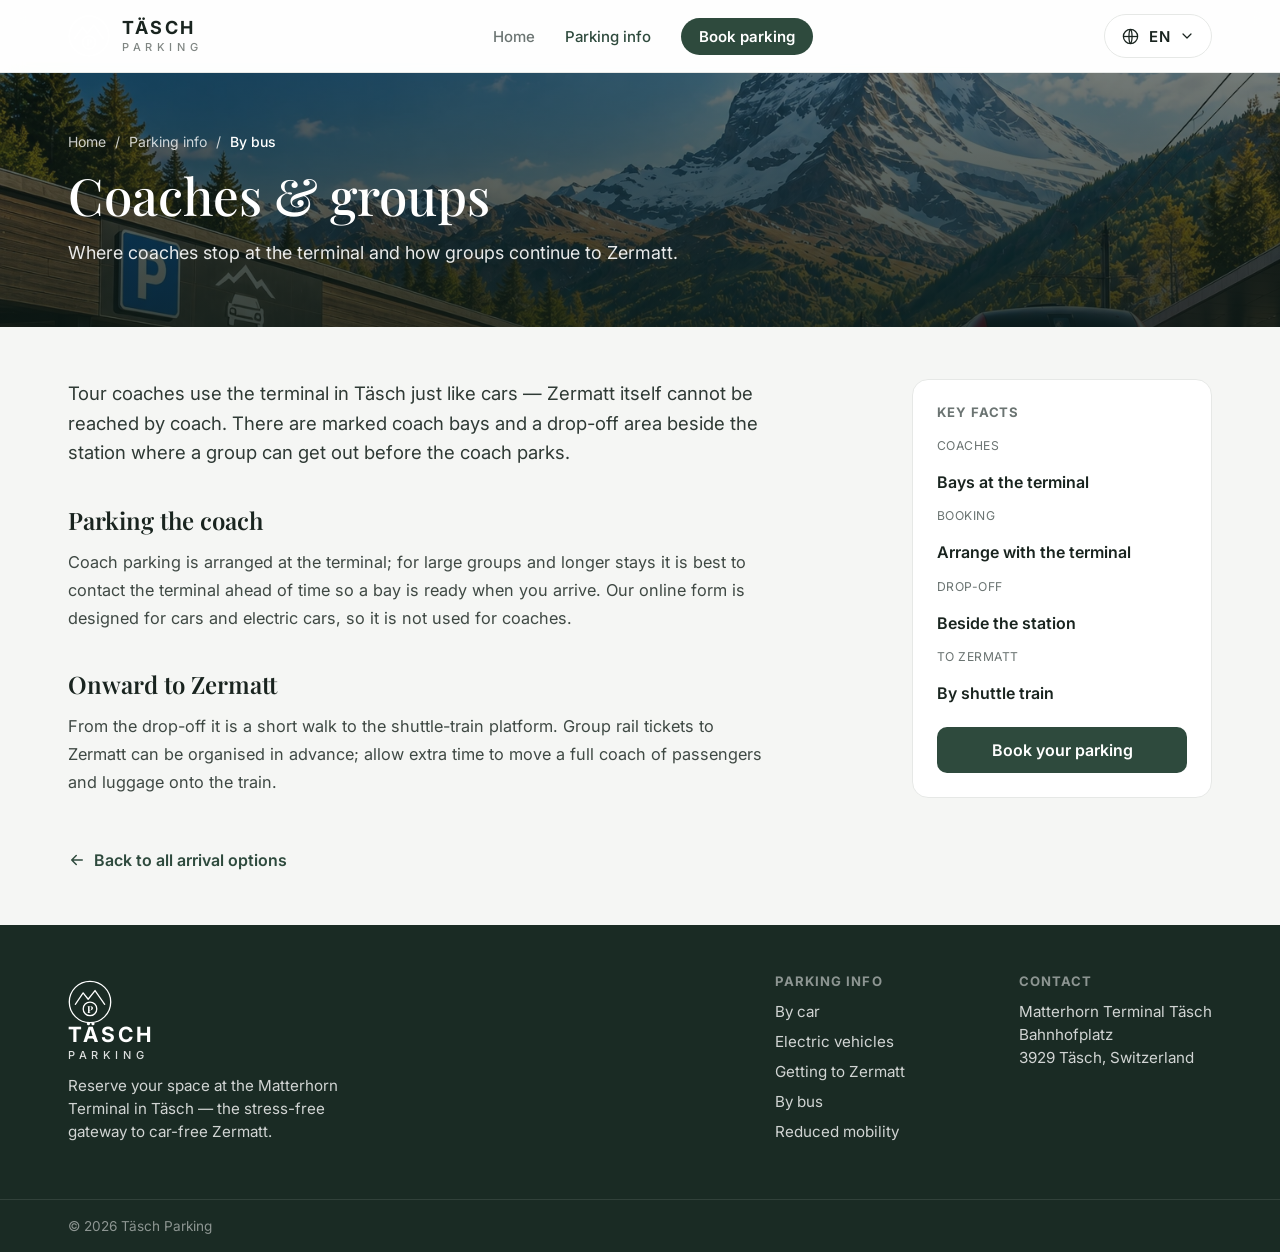
==== arrival-bus.html @ 74dd2308 "Add files via upload" ====
<!doctype html>
<html lang="en">
<head>
  <!-- Yandex.Metrika counter -->
  <script type="text/javascript">
    (function(m,e,t,r,i,k,a){m[i]=m[i]||function(){(m[i].a=m[i].a||[]).push(arguments)};m[i].l=1*new Date();for(var j=0;j<document.scripts.length;j++){if(document.scripts[j].src===r){return;}}k=e.createElement(t),a=e.getElementsByTagName(t)[0],k.async=1,k.src=r,a.parentNode.insertBefore(k,a)})(window,document,'script','https://mc.yandex.ru/metrika/tag.js?id=110001464','ym');
    ym(110001464,'init',{ssr:true,webvisor:true,clickmap:true,ecommerce:"dataLayer",referrer:document.referrer,url:location.href,accurateTrackBounce:true,trackLinks:true});
  </script>
  <noscript><div><img src="https://mc.yandex.ru/watch/110001464" style="position:absolute;left:-9999px;" alt=""/></div></noscript>
  <!-- /Yandex.Metrika counter -->
  <meta charset="utf-8" />
  <meta name="viewport" content="width=device-width, initial-scale=1" />
  <title>Coaches & groups — Täsch Parking</title>
  <meta name="description" content="Where coaches stop at the Matterhorn Terminal in Täsch and how groups continue to car-free Zermatt." />
  <!-- hreflang alternates -->
  <link rel="alternate" hreflang="en" href="https://taesch-parking.online/arrival-bus.html" />
  <link rel="alternate" hreflang="de" href="https://taesch-parking.online/arrival-bus.html?lang=de" />
  <link rel="alternate" hreflang="it" href="https://taesch-parking.online/arrival-bus.html?lang=it" />
  <link rel="alternate" hreflang="fr" href="https://taesch-parking.online/arrival-bus.html?lang=fr" />
  <link rel="alternate" hreflang="es" href="https://taesch-parking.online/arrival-bus.html?lang=es" />
  <link rel="alternate" hreflang="hu" href="https://taesch-parking.online/arrival-bus.html?lang=hu" />
  <link rel="alternate" hreflang="pl" href="https://taesch-parking.online/arrival-bus.html?lang=pl" />
  <link rel="alternate" hreflang="ro" href="https://taesch-parking.online/arrival-bus.html?lang=ro" />
  <link rel="alternate" hreflang="cs" href="https://taesch-parking.online/arrival-bus.html?lang=cs" />
  <link rel="alternate" hreflang="nl" href="https://taesch-parking.online/arrival-bus.html?lang=nl" />
  <link rel="alternate" hreflang="sl" href="https://taesch-parking.online/arrival-bus.html?lang=sl" />
  <link rel="alternate" hreflang="pt" href="https://taesch-parking.online/arrival-bus.html?lang=pt" />
  <link rel="alternate" hreflang="hr" href="https://taesch-parking.online/arrival-bus.html?lang=hr" />
  <link rel="alternate" hreflang="sk" href="https://taesch-parking.online/arrival-bus.html?lang=sk" />
  <link rel="alternate" hreflang="sr" href="https://taesch-parking.online/arrival-bus.html?lang=sr" />
  <link rel="alternate" hreflang="uk" href="https://taesch-parking.online/arrival-bus.html?lang=uk" />
  <link rel="alternate" hreflang="da" href="https://taesch-parking.online/arrival-bus.html?lang=da" />
  <link rel="alternate" hreflang="nb" href="https://taesch-parking.online/arrival-bus.html?lang=nb" />
  <link rel="alternate" hreflang="tr" href="https://taesch-parking.online/arrival-bus.html?lang=tr" />
  <link rel="alternate" hreflang="zh" href="https://taesch-parking.online/arrival-bus.html?lang=zh" />
  <link rel="alternate" hreflang="ja" href="https://taesch-parking.online/arrival-bus.html?lang=ja" />
  <link rel="alternate" hreflang="ko" href="https://taesch-parking.online/arrival-bus.html?lang=ko" />
  <link rel="alternate" hreflang="hi" href="https://taesch-parking.online/arrival-bus.html?lang=hi" />
  <link rel="alternate" hreflang="ar" href="https://taesch-parking.online/arrival-bus.html?lang=ar" />
  <link rel="alternate" hreflang="x-default" href="https://taesch-parking.online/arrival-bus.html" />
  <link rel="canonical" href="https://taesch-parking.online/arrival-bus.html" />
  <!-- /hreflang alternates -->
  <link rel="preconnect" href="https://fonts.googleapis.com" />
  <link rel="preconnect" href="https://fonts.gstatic.com" crossorigin />
  <link href="https://fonts.googleapis.com/css2?family=Inter:wght@400;500;600;700&family=Playfair+Display:wght@500;600;700&display=swap" rel="stylesheet" />
  <link rel="stylesheet" href="styles.css?v=1" />
</head>
<body class="page">
  <header class="page-header">
    <div class="wrap header-inner">
      <a class="brand" href="index.html" aria-label="Täsch Parking — home">
        <svg class="brand-mark" viewBox="0 0 48 48" aria-hidden="true">
        <circle cx="24" cy="24" r="22.6" fill="none" stroke="currentColor" stroke-width="1.4" />
        <path d="M8 26.5 L16.5 14 L22 21 L29.5 11.5 L40 26.5" fill="none" stroke="currentColor" stroke-width="1.4" stroke-linejoin="round" stroke-linecap="round" />
        <circle cx="24" cy="31.5" r="7.4" fill="none" stroke="currentColor" stroke-width="1.4" />
        <text x="24" y="35.6" text-anchor="middle" font-family="'Playfair Display', serif" font-size="10.5" font-weight="700" fill="currentColor">P</text>
      </svg>
        <span class="brand-text">
          <span class="brand-name">TÄSCH</span>
          <span class="brand-sub">PARKING</span>
        </span>
      </a>
      <nav class="page-nav" aria-label="Primary">
        <a href="index.html" data-i18n="pg.nav.home">Home</a>
        <a href="getting-here.html" class="is-current" data-i18n="nav.parking">Parking info</a>
        <a class="page-nav-cta" href="index.html#book" data-i18n="pg.nav.book">Book parking</a>
      </nav>
      <div class="lang" id="lang">
        <button class="lang-btn" id="langBtn" type="button" aria-haspopup="listbox" aria-expanded="false">
          <svg class="icon" viewBox="0 0 24 24" fill="none" stroke="currentColor" stroke-width="1.6" aria-hidden="true">
            <circle cx="12" cy="12" r="9" />
            <path d="M3 12h18" />
            <path d="M12 3c2.6 2.6 2.6 15.4 0 18M12 3c-2.6 2.6-2.6 15.4 0 18" />
          </svg>
          <span id="langCode">EN</span>
          <svg class="chevron" viewBox="0 0 24 24" fill="none" stroke="currentColor" stroke-width="1.8" stroke-linecap="round" stroke-linejoin="round" aria-hidden="true"><path d="M6 9l6 6 6-6" /></svg>
        </button>
        <ul class="select-menu lang-menu" id="langMenu" role="listbox">
          <li class="select-option is-active" data-lang="en" role="option"><span class="opt-flag">🇬🇧</span><span>English</span><span class="opt-code">EN</span></li>
          <li class="select-option" data-lang="de" role="option"><span class="opt-flag">🇩🇪</span><span>Deutsch</span><span class="opt-code">DE</span></li>
          <li class="select-option" data-lang="fr" role="option"><span class="opt-flag">🇫🇷</span><span>Français</span><span class="opt-code">FR</span></li>
          <li class="select-option" data-lang="es" role="option"><span class="opt-flag">🇪🇸</span><span>Español</span><span class="opt-code">ES</span></li>
          <li class="select-option" data-lang="hu" role="option"><span class="opt-flag">🇭🇺</span><span>Magyar</span><span class="opt-code">HU</span></li>
          <li class="select-option" data-lang="it" role="option"><span class="opt-flag">🇮🇹</span><span>Italiano</span><span class="opt-code">IT</span></li>
          <li class="select-option" data-lang="pl" role="option"><span class="opt-flag">🇵🇱</span><span>Polski</span><span class="opt-code">PL</span></li>
          <li class="select-option" data-lang="ro" role="option"><span class="opt-flag">🇷🇴</span><span>Română</span><span class="opt-code">RO</span></li>
          <li class="select-option" data-lang="cs" role="option"><span class="opt-flag">🇨🇿</span><span>Čeština</span><span class="opt-code">CS</span></li>
          <li class="select-option" data-lang="nl" role="option"><span class="opt-flag">🇳🇱</span><span>Nederlands</span><span class="opt-code">NL</span></li>
          <li class="select-option" data-lang="sl" role="option"><span class="opt-flag">🇸🇮</span><span>Slovenščina</span><span class="opt-code">SL</span></li>
          <li class="select-option" data-lang="pt" role="option"><span class="opt-flag">🇵🇹</span><span>Português</span><span class="opt-code">PT</span></li>
          <li class="select-option" data-lang="hr" role="option"><span class="opt-flag">🇭🇷</span><span>Hrvatski</span><span class="opt-code">HR</span></li>
          <li class="select-option" data-lang="sk" role="option"><span class="opt-flag">🇸🇰</span><span>Slovenčina</span><span class="opt-code">SK</span></li>
          <li class="select-option" data-lang="sr" role="option"><span class="opt-flag">🇷🇸</span><span>Srpski</span><span class="opt-code">SR</span></li>
          <li class="select-option" data-lang="uk" role="option"><span class="opt-flag">🇺🇦</span><span>Українська</span><span class="opt-code">UK</span></li>
          <li class="select-option" data-lang="da" role="option"><span class="opt-flag">🇩🇰</span><span>Dansk</span><span class="opt-code">DA</span></li>
          <li class="select-option" data-lang="nb" role="option"><span class="opt-flag">🇳🇴</span><span>Norsk</span><span class="opt-code">NB</span></li>
          <li class="select-option" data-lang="tr" role="option"><span class="opt-flag">🇹🇷</span><span>Türkçe</span><span class="opt-code">TR</span></li>
          <li class="select-option" data-lang="zh" role="option"><span class="opt-flag">🇨🇳</span><span>中文</span><span class="opt-code">ZH</span></li>
          <li class="select-option" data-lang="ja" role="option"><span class="opt-flag">🇯🇵</span><span>日本語</span><span class="opt-code">JA</span></li>
          <li class="select-option" data-lang="ko" role="option"><span class="opt-flag">🇰🇷</span><span>한국어</span><span class="opt-code">KO</span></li>
          <li class="select-option" data-lang="hi" role="option"><span class="opt-flag">🇮🇳</span><span>हिन्दी</span><span class="opt-code">HI</span></li>
          <li class="select-option" data-lang="ar" role="option"><span class="opt-flag">🇸🇦</span><span>العربية</span><span class="opt-code">AR</span></li>
        </ul>
      </div>
    </div>
  </header>
  <section class="section-hero">
    <div class="wrap">
      <nav class="breadcrumb"><a href="index.html" data-i18n="pg.nav.home">Home</a><span>/</span><a href="getting-here.html" data-i18n="nav.parking">Parking info</a><span>/</span><span data-i18n="footer.l.bus">By bus</span></nav>
      <h1 data-i18n="bus.h1">Coaches & groups</h1>
      <p data-i18n="bus.lead">Where coaches stop at the terminal and how groups continue to Zermatt.</p>
    </div>
  </section>

  <section class="section-body">
    <div class="wrap">
      <div class="article">
        <article class="prose">
          <p data-i18n="bus.p1">Tour coaches use the terminal in Täsch just like cars.</p>
          <h2 data-i18n="bus.h2a">Parking the coach</h2>
          <p data-i18n="bus.p2">Coach parking is arranged at the terminal.</p>
          <h2 data-i18n="bus.h2b">Onward to Zermatt</h2>
          <p data-i18n="bus.p3">From the drop-off it is a short walk to the shuttle-train platform.</p>
          <a class="back-link" href="getting-here.html"><svg viewBox="0 0 24 24" fill="none" stroke="currentColor" stroke-width="2" stroke-linecap="round" stroke-linejoin="round"><path d="M19 12H5M11 6l-6 6 6 6"/></svg> <span data-i18n="pg.backLink">Back to all arrival options</span></a>
        </article>
        <aside class="facts">
          <h3 data-i18n="pg.keyFacts">Key facts</h3>
          <dl>
            <dt data-i18n="bus.f1k">Coaches</dt>
            <dd data-i18n="bus.f1v">Bays at the terminal</dd>
            <dt data-i18n="bus.f2k">Booking</dt>
            <dd data-i18n="bus.f2v">Arrange with the terminal</dd>
            <dt data-i18n="bus.f3k">Drop-off</dt>
            <dd data-i18n="bus.f3v">Beside the station</dd>
            <dt data-i18n="bus.f4k">To Zermatt</dt>
            <dd data-i18n="bus.f4v">By shuttle train</dd>
          </dl>
          <a class="facts-cta" href="index.html" data-i18n="pg.ctaBook">Book your parking</a>
        </aside>
      </div>
    </div>
  </section>
  <footer class="site-footer">
    <div class="wrap">
      <div class="footer-col">
        <a class="brand" href="index.html" aria-label="Täsch Parking — home">
          <svg class="brand-mark" viewBox="0 0 48 48" aria-hidden="true">
        <circle cx="24" cy="24" r="22.6" fill="none" stroke="currentColor" stroke-width="1.4" />
        <path d="M8 26.5 L16.5 14 L22 21 L29.5 11.5 L40 26.5" fill="none" stroke="currentColor" stroke-width="1.4" stroke-linejoin="round" stroke-linecap="round" />
        <circle cx="24" cy="31.5" r="7.4" fill="none" stroke="currentColor" stroke-width="1.4" />
        <text x="24" y="35.6" text-anchor="middle" font-family="'Playfair Display', serif" font-size="10.5" font-weight="700" fill="currentColor">P</text>
      </svg>
          <span class="brand-text">
            <span class="brand-name">TÄSCH</span>
            <span class="brand-sub">PARKING</span>
          </span>
        </a>
        <p class="footer-tag" data-i18n="footer.tagline">Reserve your space at the Matterhorn Terminal in Täsch — the stress-free gateway to car-free Zermatt.</p>
      </div>
      <div class="footer-col">
        <h4 data-i18n="footer.links">Parking info</h4>
        <a href="arrival-car.html" data-i18n="footer.l.car">By car</a>
        <a href="arrival-charging.html" data-i18n="footer.l.charging">Electric vehicles</a>
        <a href="arrival-train.html" data-i18n="footer.l.train">Getting to Zermatt</a>
        <a href="arrival-bus.html" data-i18n="footer.l.bus">By bus</a>
        <a href="arrival-reduced-mobility.html" data-i18n="footer.l.reduced">Reduced mobility</a>
      </div>
      <div class="footer-col">
        <h4 data-i18n="footer.contact">Contact</h4>
        <p>Matterhorn Terminal Täsch<br />Bahnhofplatz<br />3929 Täsch, Switzerland</p>
      </div>
    </div>
    <div class="footer-bottom"><div class="wrap"><span data-i18n="footer.legal">© 2026 Täsch Parking</span></div></div>
  </footer>
  <div class="toast" id="toast" role="status" aria-live="polite"></div>
  <script src="script.js?v=1"></script>
</body>
</html>
---- styles.css ----
:root {
  --green: #2e4a3d;
  --green-700: #243b31;
  --green-900: #1a2b24;
  --ink: #19241f;
  --muted: #6b7472;
  --line: #e6e8e6;
  --paper: #f5f6f4;
  --white: #ffffff;
  --radius: 16px;
  --radius-sm: 12px;
  --maxw: 1240px;
  --pad: 48px;
  --shadow-card: 0 30px 70px -28px rgba(12, 30, 22, .55), 0 6px 18px -10px rgba(12, 30, 22, .35);
  --shadow-menu: 0 18px 40px -16px rgba(12, 30, 22, .38);
}

* { box-sizing: border-box; }

html { -webkit-text-size-adjust: 100%; }

body {
  margin: 0;
  font-family: "Inter", system-ui, -apple-system, "Segoe UI", sans-serif;
  color: var(--ink);
  background: #0d1c18;
  -webkit-font-smoothing: antialiased;
  text-rendering: optimizeLegibility;
}

.wrap {
  width: 100%;
  max-width: var(--maxw);
  margin-inline: auto;
  padding-inline: var(--pad);
}

/* ---------- Hero shell ---------- */
.hero {
  position: relative;
  display: block;
  isolation: isolate;
  overflow: hidden;
}

/* the image is in flow and defines the hero height, so the whole artwork
   (Matterhorn, car, train) is always shown in full — never cropped or covered */
.hero-bg {
  position: relative;
  z-index: 0;
  display: block;
  width: 100%;
  height: auto;
}

.hero::before {
  content: "";
  position: absolute;
  inset: 0;
  z-index: -1;
  background-color: #bcd4e6;
}

.hero::after {
  content: "";
  position: absolute;
  inset: 0;
  z-index: 1;
  pointer-events: none;
  background:
    linear-gradient(180deg, rgba(8, 18, 30, .34) 0%, rgba(8, 18, 30, 0) 16%, rgba(8, 18, 30, 0) 100%);
}

/* ---------- Header ---------- */
.site-header {
  position: absolute;
  top: 0; left: 0; right: 0;
  z-index: 3;
  padding-block: 22px;
  /* masks the header band drawn into the hero image so it isn't doubled */
  background: linear-gradient(180deg, rgba(9, 20, 34, .98) 0%, rgba(9, 20, 34, .98) 60%, rgba(9, 20, 34, .68) 84%, rgba(9, 20, 34, 0) 100%);
}

.header-inner {
  display: flex;
  align-items: center;
  justify-content: space-between;
  gap: 24px;
}

.brand {
  display: inline-flex;
  align-items: center;
  gap: 14px;
  color: #fff;
  text-decoration: none;
}

.brand-mark { width: 50px; height: 50px; display: block; }

.brand-text { display: flex; flex-direction: column; line-height: 1; }
.brand-name { font-weight: 700; font-size: 21px; letter-spacing: .14em; }
.brand-sub { font-weight: 500; font-size: 11px; letter-spacing: .42em; opacity: .85; margin-top: 5px; }

.nav { display: flex; align-items: center; gap: 44px; }
.nav-link {
  position: relative;
  color: rgba(255, 255, 255, .92);
  text-decoration: none;
  font-size: 16px;
  font-weight: 500;
  padding-block: 4px;
  transition: color .18s ease;
}
.nav-link::after {
  content: "";
  position: absolute;
  left: 0; right: 100%;
  bottom: -2px;
  height: 1.5px;
  background: #fff;
  transition: right .22s ease;
}
.nav-link:hover { color: #fff; }
.nav-link:hover::after { right: 0; }

/* Language selector */
.lang { position: relative; }
.lang-btn {
  display: inline-flex;
  align-items: center;
  gap: 9px;
  height: 44px;
  padding-inline: 16px;
  border: 1px solid rgba(255, 255, 255, .42);
  border-radius: 999px;
  background: rgba(255, 255, 255, .06);
  color: #fff;
  font: inherit;
  font-size: 15px;
  font-weight: 600;
  letter-spacing: .02em;
  cursor: pointer;
  backdrop-filter: blur(6px);
  transition: background .18s ease, border-color .18s ease;
}
.lang-btn:hover { background: rgba(255, 255, 255, .14); border-color: rgba(255, 255, 255, .65); }
.lang-btn .icon { width: 19px; height: 19px; }
.lang-btn .chevron { width: 16px; height: 16px; transition: transform .2s ease; }
.lang.menu-open .lang-btn .chevron { transform: rotate(180deg); }

/* ---------- Hero content ---------- */
.hero-content {
  position: absolute;
  inset: 0;
  z-index: 2;
  padding: 0;
  pointer-events: none;
}

/* hero title/subtitle are drawn into the hero image; keep them in the DOM for
   SEO + i18n but hide them visually so the copy is not doubled on the banner */
.hero-hide {
  position: absolute !important;
  width: 1px; height: 1px;
  padding: 0; margin: -1px;
  overflow: hidden;
  clip: rect(0, 0, 0, 0);
  white-space: nowrap;
  border: 0;
}

/* Booking form sits in its own section right under the hero banner */
.hero-book { background: var(--paper); border-bottom: 1px solid var(--line); }
.hero-book > .wrap { padding-block: 44px 60px; }
.hero-book .booking-card { margin: 0 auto; }

.hero-title {
  margin: 0;
  font-family: "Playfair Display", Georgia, serif;
  font-weight: 500;
  font-size: clamp(2.7rem, 5.4vw, 5.1rem);
  line-height: 1.04;
  letter-spacing: -.005em;
  color: #fff;
  text-shadow: 0 2px 30px rgba(8, 18, 14, .35);
  animation: rise .7s .05s both cubic-bezier(.2, .7, .2, 1);
}

.hero-sub {
  margin: 22px 0 0;
  max-width: 30rem;
  font-size: clamp(1.05rem, 1.5vw, 1.3rem);
  line-height: 1.5;
  color: rgba(255, 255, 255, .9);
  animation: rise .7s .14s both cubic-bezier(.2, .7, .2, 1);
}

.features {
  list-style: none;
  margin: 40px 0 0;
  padding: 0;
  display: flex;
  flex-wrap: wrap;
  gap: 40px;
  animation: rise .7s .22s both cubic-bezier(.2, .7, .2, 1);
}
.feature { display: flex; flex-direction: column; gap: 13px; }
.feature-icon {
  width: 56px;
  height: 56px;
  display: grid;
  place-items: center;
  border: 1px solid rgba(255, 255, 255, .55);
  border-radius: 999px;
  color: #fff;
}
.feature-icon .icon { width: 25px; height: 25px; }
.feature-label {
  font-size: 15px;
  font-weight: 500;
  line-height: 1.32;
  color: rgba(255, 255, 255, .94);
}

/* ---------- Booking card ---------- */
.booking-card {
  margin-top: 48px;
  width: min(760px, 100%);
  background: var(--white);
  border-radius: var(--radius);
  padding: 16px;
  box-shadow: var(--shadow-card);
  animation: rise .8s .32s both cubic-bezier(.2, .7, .2, 1);
}

.booking-row {
  display: flex;
  align-items: stretch;
  gap: 12px;
}

.field {
  position: relative;
  flex: 1;
  display: flex;
  align-items: center;
  gap: 13px;
  min-width: 0;
  padding: 13px 15px;
  border: 1px solid var(--line);
  border-radius: var(--radius-sm);
  background: #fff;
  cursor: pointer;
  transition: border-color .16s ease, box-shadow .16s ease;
  user-select: none;
}
.field:hover { border-color: #cfd4d1; }
.field:focus-visible { outline: none; border-color: var(--green); box-shadow: 0 0 0 3px rgba(46, 74, 61, .14); }
.field.menu-open { border-color: var(--green); box-shadow: 0 0 0 3px rgba(46, 74, 61, .14); }
.field.error { border-color: #d8584f; box-shadow: 0 0 0 3px rgba(216, 88, 79, .14); animation: shake .35s; }

.field-icon { display: grid; place-items: center; color: var(--green); flex: none; }
.field-icon .icon { width: 22px; height: 22px; }

.field-body { display: flex; flex-direction: column; gap: 3px; min-width: 0; }
.field-label { font-size: 12.5px; font-weight: 600; color: var(--muted); letter-spacing: .01em; }
.field-value {
  font-size: 15.5px;
  font-weight: 500;
  color: #9aa19d;
  white-space: nowrap;
  overflow: hidden;
  text-overflow: ellipsis;
}
.field-value.is-set { color: var(--ink); }

.field .chevron { width: 18px; height: 18px; color: #aab0ac; margin-left: auto; flex: none; transition: transform .2s ease; }
.field.menu-open .chevron { transform: rotate(180deg); color: var(--green); }

.native-date {
  position: absolute;
  inset: 0;
  opacity: 0;
  pointer-events: none;
  border: 0;
}

.btn-check {
  flex: none;
  padding: 0 28px;
  border: 0;
  border-radius: var(--radius-sm);
  background: var(--green);
  color: #fff;
  font: inherit;
  font-size: 16px;
  font-weight: 600;
  cursor: pointer;
  transition: background .18s ease, transform .08s ease;
}
.btn-check:hover { background: var(--green-700); }
.btn-check:active { transform: translateY(1px); }
.btn-check:disabled { opacity: .75; cursor: default; }

/* Note strip */
.booking-note {
  display: flex;
  align-items: center;
  gap: 11px;
  margin-top: 12px;
  padding: 13px 16px;
  background: var(--paper);
  border-radius: var(--radius-sm);
  color: var(--muted);
  font-size: 14.5px;
}
.note-check {
  display: grid;
  place-items: center;
  width: 22px; height: 22px;
  border-radius: 999px;
  background: rgba(46, 74, 61, .12);
  color: var(--green);
  flex: none;
}
.note-check svg { width: 14px; height: 14px; }

/* ---------- Dropdown menus ---------- */
.select-menu {
  position: absolute;
  z-index: 20;
  top: calc(100% + 8px);
  left: 0;
  right: 0;
  margin: 0;
  padding: 6px;
  list-style: none;
  background: #fff;
  border: 1px solid var(--line);
  border-radius: var(--radius-sm);
  box-shadow: var(--shadow-menu);
  opacity: 0;
  transform: translateY(-6px);
  pointer-events: none;
  transition: opacity .16s ease, transform .16s ease;
}
.menu-open > .select-menu { opacity: 1; transform: translateY(0); pointer-events: auto; }

.lang-menu {
  left: auto;
  right: 0;
  width: 230px;
  max-height: min(70vh, 460px);
  overflow-y: auto;
  overscroll-behavior: contain;
  scrollbar-width: thin;
}
.lang-menu::-webkit-scrollbar { width: 8px; }
.lang-menu::-webkit-scrollbar-thumb { background: rgba(0,0,0,.16); border-radius: 4px; }
.lang-menu .select-option { justify-content: flex-start; }
.lang-menu .select-option > span:nth-child(2) { flex: 1; }
.opt-flag { font-size: 17px; line-height: 1; flex: none; }

.select-option {
  display: flex;
  align-items: center;
  justify-content: space-between;
  gap: 12px;
  padding: 11px 12px;
  border-radius: 9px;
  font-size: 15px;
  font-weight: 500;
  color: var(--ink);
  cursor: pointer;
  transition: background .14s ease;
}
.select-option:hover { background: var(--paper); }
.select-option.is-active { background: rgba(46, 74, 61, .09); color: var(--green); font-weight: 600; }
.opt-price, .opt-code { font-size: 13px; color: var(--muted); font-weight: 500; }
.select-option.is-active .opt-price, .select-option.is-active .opt-code { color: var(--green); }

/* ---------- Result panel ---------- */
.result[hidden] { display: none; }
.result {
  display: flex;
  align-items: center;
  justify-content: space-between;
  gap: 18px;
  flex-wrap: wrap;
  margin-top: 12px;
  padding: 16px 18px;
  border: 1px solid rgba(46, 74, 61, .22);
  border-radius: var(--radius-sm);
  background: linear-gradient(180deg, rgba(46, 74, 61, .05), rgba(46, 74, 61, .02));
  animation: rise .4s both cubic-bezier(.2, .7, .2, 1);
}
.result-main { display: flex; align-items: center; gap: 13px; }
.result-badge {
  display: grid;
  place-items: center;
  width: 34px; height: 34px;
  border-radius: 999px;
  background: var(--green);
  color: #fff;
  font-size: 17px;
  font-weight: 700;
  flex: none;
}
.result-title { font-size: 16px; font-weight: 700; color: var(--ink); }
.result-sub { font-size: 14px; color: var(--muted); margin-top: 2px; }
.result-side { display: flex; align-items: center; gap: 16px; margin-left: auto; }
.result-price { font-size: 15px; font-weight: 600; color: var(--ink); }
.btn-reserve {
  padding: 11px 20px;
  border: 0;
  border-radius: 10px;
  background: var(--green);
  color: #fff;
  font: inherit;
  font-size: 15px;
  font-weight: 600;
  cursor: pointer;
  transition: background .18s ease, transform .08s ease;
}
.btn-reserve:hover { background: var(--green-700); }
.btn-reserve:active { transform: translateY(1px); }

/* ---------- Toast ---------- */
.toast {
  position: fixed;
  left: 50%;
  bottom: 32px;
  transform: translate(-50%, 24px);
  z-index: 50;
  max-width: min(90vw, 460px);
  padding: 14px 20px;
  border-radius: 12px;
  background: rgba(20, 33, 28, .96);
  color: #fff;
  font-size: 14.5px;
  font-weight: 500;
  text-align: center;
  box-shadow: 0 18px 40px -16px rgba(0, 0, 0, .5);
  opacity: 0;
  pointer-events: none;
  transition: opacity .22s ease, transform .22s ease;
}
.toast.show { opacity: 1; transform: translate(-50%, 0); }

/* ---------- Modal dialog ---------- */
.modal-overlay {
  position: fixed;
  inset: 0;
  display: flex;
  align-items: center;
  justify-content: center;
  background: rgba(0, 0, 0, .5);
  z-index: 9999;
}
.modal-dialog {
  background: var(--white);
  border-radius: var(--radius);
  box-shadow: 0 20px 60px -12px rgba(0, 0, 0, .3);
  max-width: 480px;
  width: 90vw;
  overflow: hidden;
}
.modal-header {
  display: flex;
  align-items: center;
  justify-content: space-between;
  gap: 16px;
  padding: 24px;
  border-bottom: 1px solid var(--line);
}
.modal-header h2 {
  margin: 0;
  font-size: 1.4rem;
  font-weight: 600;
  color: var(--ink);
}
.modal-close {
  flex-shrink: 0;
  width: 40px;
  height: 40px;
  border: none;
  background: transparent;
  cursor: pointer;
  font-size: 1.5rem;
  color: var(--muted);
  transition: color .2s;
}
.modal-close:hover { color: var(--ink); }
.modal-body {
  padding: 24px;
  font-size: 1rem;
  line-height: 1.6;
  color: var(--ink);
}
.modal-body p { margin: 0; }
.modal-footer {
  padding: 16px 24px;
  border-top: 1px solid var(--line);
  display: flex;
  gap: 12px;
  justify-content: flex-end;
}
.modal-btn {
  padding: 10px 24px;
  border: 1px solid var(--line);
  border-radius: var(--radius-sm);
  background: var(--white);
  color: var(--ink);
  font-weight: 500;
  cursor: pointer;
  transition: all .2s;
}
.modal-btn:hover { background: var(--paper); border-color: var(--muted); }

/* ---------- Animations ---------- */
@keyframes rise {
  from { opacity: 0; transform: translateY(16px); }
  to { opacity: 1; transform: translateY(0); }
}
@keyframes shake {
  10%, 90% { transform: translateX(-1px); }
  20%, 80% { transform: translateX(2px); }
  30%, 50%, 70% { transform: translateX(-4px); }
  40%, 60% { transform: translateX(4px); }
}
@media (prefers-reduced-motion: reduce) {
  * { animation: none !important; transition: none !important; }
}

/* ---------- Responsive ---------- */
@media (max-width: 920px) {
  :root { --pad: 28px; }
  .nav { display: none; }
  .hero-content { justify-content: flex-end; }
}

@media (max-width: 680px) {
  .site-header { padding-block: 20px; }
  .booking-row { flex-direction: column; }
  .btn-check { padding: 15px; }
  .features { gap: 24px 32px; }
  .result-side { margin-left: 0; width: 100%; justify-content: space-between; }
  .lang-btn { height: 40px; }
}

/* ============================================================
   "Getting here" — overview + per-vehicle content pages
   ============================================================ */
.page {
  background: var(--paper);
  min-height: 100vh;
  display: flex;
  flex-direction: column;
}

/* Sticky light header */
.page-header {
  position: sticky;
  top: 0;
  z-index: 30;
  background: rgba(255, 255, 255, .88);
  backdrop-filter: blur(12px);
  border-bottom: 1px solid var(--line);
}
.page-header .header-inner { padding-block: 14px; }
.page-header .brand { color: var(--ink); }
/* the switcher sits on a white bar here, so invert the hero styling */
.page-header .lang-btn {
  border-color: var(--line);
  background: #fff;
  color: var(--ink);
}
.page-header .lang-btn:hover { background: var(--paper); border-color: #c8cfc9; }
.page-header .brand-sub { opacity: .55; }
.page-header .brand-mark { width: 42px; height: 42px; }
.page-header .brand-name { font-size: 18px; }

.page-nav { display: flex; align-items: center; gap: 30px; }
.page-nav a {
  color: var(--muted);
  text-decoration: none;
  font-size: 15px;
  font-weight: 500;
  transition: color .16s ease;
}
.page-nav a:hover, .page-nav a.is-current { color: var(--green); }
.page-nav-cta {
  background: var(--green);
  color: #fff !important;
  padding: 9px 18px;
  border-radius: 999px;
  font-weight: 600 !important;
}
.page-nav-cta:hover { background: var(--green-700); }

/* Section hero strip */
.section-hero {
  position: relative;
  color: #fff;
  overflow: hidden;
  isolation: isolate;
}
.section-hero::before {
  content: "";
  position: absolute;
  inset: 0;
  z-index: -2;
  background: #20413a url("assets/hero.webp") center 42% / cover;
}
.section-hero::after {
  content: "";
  position: absolute;
  inset: 0;
  z-index: -1;
  background: linear-gradient(180deg, rgba(13, 26, 22, .58), rgba(13, 26, 22, .82));
}
.section-hero .wrap { padding-block: 60px; }
.breadcrumb {
  display: flex;
  flex-wrap: wrap;
  align-items: center;
  gap: 9px;
  font-size: 14px;
  color: rgba(255, 255, 255, .78);
  margin-bottom: 18px;
}
.breadcrumb a { color: rgba(255, 255, 255, .78); text-decoration: none; }
.breadcrumb a:hover { color: #fff; text-decoration: underline; }
.breadcrumb span:last-child { color: #fff; font-weight: 500; }
.section-hero h1 {
  margin: 0;
  font-family: "Playfair Display", Georgia, serif;
  font-weight: 500;
  font-size: clamp(2.1rem, 4vw, 3.4rem);
  line-height: 1.08;
}
.section-hero > .wrap > p {
  margin: 16px 0 0;
  max-width: 42rem;
  font-size: clamp(1.02rem, 1.4vw, 1.18rem);
  line-height: 1.55;
  color: rgba(255, 255, 255, .9);
}

/* Section body */
.section-body { flex: 1; }
.section-body > .wrap { padding-block: 52px; }

/* Closure info banner */
.closure-banner {
  display: flex;
  gap: 14px;
  align-items: flex-start;
  padding: 16px 20px;
  margin-bottom: 34px;
  background: rgba(46, 74, 61, .07);
  border: 1px solid rgba(46, 74, 61, .18);
  border-radius: var(--radius);
}
.closure-banner svg { width: 22px; height: 22px; color: var(--green); flex: none; margin-top: 1px; }
.closure-banner p { margin: 0; color: #3f4944; line-height: 1.55; }

/* Cards grid */
.arrive-grid {
  display: grid;
  grid-template-columns: repeat(auto-fill, minmax(264px, 1fr));
  gap: 20px;
}
.arrive-card {
  display: flex;
  flex-direction: column;
  gap: 14px;
  padding: 26px 24px;
  background: #fff;
  border: 1px solid var(--line);
  border-radius: var(--radius);
  text-decoration: none;
  color: inherit;
  transition: transform .2s ease, box-shadow .2s ease, border-color .2s ease;
}
.arrive-card:hover { transform: translateY(-4px); box-shadow: var(--shadow-card); border-color: transparent; }
.ac-icon {
  width: 54px;
  height: 54px;
  display: grid;
  place-items: center;
  border-radius: 14px;
  background: rgba(46, 74, 61, .10);
  color: var(--green);
}
.ac-icon svg { width: 27px; height: 27px; }
.arrive-card h3 { margin: 0; font-size: 1.2rem; color: var(--ink); }
.arrive-card p { margin: 0; flex: 1; font-size: .95rem; line-height: 1.5; color: var(--muted); }
.ac-more { display: inline-flex; align-items: center; gap: 6px; color: var(--green); font-weight: 600; font-size: .95rem; }
.ac-more svg { width: 16px; height: 16px; transition: transform .18s ease; }
.arrive-card:hover .ac-more svg { transform: translateX(3px); }

/* Article layout */
.article { display: grid; grid-template-columns: minmax(0, 1fr) 300px; gap: 48px; align-items: start; }
.prose { max-width: 700px; }
.prose > p:first-of-type { font-size: 1.16rem; color: #2f3a35; line-height: 1.6; }
.prose h2 {
  font-family: "Playfair Display", Georgia, serif;
  font-weight: 600;
  font-size: 1.5rem;
  color: var(--ink);
  margin: 36px 0 12px;
}
.prose p { margin: 0 0 16px; line-height: 1.72; color: #3f4944; font-size: 1.02rem; }
.prose ul { margin: 0 0 16px; padding: 0; list-style: none; }
.prose li { position: relative; padding-left: 26px; margin-bottom: 11px; line-height: 1.6; color: #3f4944; }
.prose li::before { content: ""; position: absolute; left: 4px; top: 9px; width: 7px; height: 7px; border-radius: 2px; background: var(--green); }

.callout {
  margin: 24px 0;
  padding: 16px 20px;
  border-left: 3px solid var(--green);
  background: rgba(46, 74, 61, .06);
  border-radius: 0 12px 12px 0;
  line-height: 1.6;
  color: #3f4944;
}
.callout strong { color: var(--green); }

/* Facts aside */
.facts { position: sticky; top: 88px; background: #fff; border: 1px solid var(--line); border-radius: var(--radius); padding: 24px; }
.facts h3 { margin: 0 0 18px; font-size: .82rem; text-transform: uppercase; letter-spacing: .07em; color: var(--muted); }
.facts dl { margin: 0; display: grid; gap: 15px; }
.facts dt { font-size: .76rem; text-transform: uppercase; letter-spacing: .04em; color: var(--muted); }
.facts dd { margin: 3px 0 0; font-weight: 600; color: var(--ink); line-height: 1.4; }
.facts-cta {
  display: block;
  margin-top: 22px;
  padding: 13px;
  text-align: center;
  background: var(--green);
  color: #fff;
  border-radius: 10px;
  text-decoration: none;
  font-weight: 600;
  transition: background .18s ease;
}
.facts-cta:hover { background: var(--green-700); }

.back-link { display: inline-flex; align-items: center; gap: 8px; margin-top: 38px; color: var(--green); font-weight: 600; text-decoration: none; }
.back-link svg { width: 18px; height: 18px; }
.back-link:hover { text-decoration: underline; }

/* Footer */
.site-footer { background: var(--green-900); color: rgba(255, 255, 255, .8); }
.site-footer > .wrap { padding-block: 48px; display: flex; flex-wrap: wrap; gap: 40px 64px; }
.site-footer .brand { color: #fff; }
.site-footer .brand-mark { width: 44px; height: 44px; }
.footer-col { min-width: 180px; }
.footer-col:first-child { flex: 1; min-width: 240px; }
.footer-col h4 { margin: 0 0 12px; font-size: .82rem; text-transform: uppercase; letter-spacing: .08em; color: rgba(255, 255, 255, .5); }
.footer-col a, .footer-col p { display: block; margin: 7px 0; color: rgba(255, 255, 255, .8); text-decoration: none; font-size: .95rem; line-height: 1.5; }
.footer-col a:hover { color: #fff; }
.footer-tag { margin-top: 14px !important; max-width: 280px; }
.footer-bottom { border-top: 1px solid rgba(255, 255, 255, .1); }
.footer-bottom > .wrap { padding-block: 18px; font-size: .85rem; color: rgba(255, 255, 255, .5); }

@media (max-width: 860px) {
  .article { grid-template-columns: 1fr; }
  .facts { position: static; }
}
@media (max-width: 680px) {
  .page-nav a:not(.page-nav-cta) { display: none; }
}

/* ============================================================
   Dining section (home page, below booking card)
   ============================================================ */
.dining { background: var(--paper); color: var(--ink); }
.dining > .wrap { padding-block: 84px; }
.dining .section-head { margin-bottom: 48px; }
.dining .section-head h2 { color: var(--ink); }
.dining .section-head p { color: var(--muted); }
.dine-list {
  list-style: none;
  margin: 40px auto 0;
  padding: 0;
  max-width: 500px;
  display: flex;
  flex-direction: column;
  gap: 16px;
  text-align: center;
  font-size: 1.1rem;
  font-weight: 500;
  color: var(--ink);
}
.dine-guarantee {
  margin: 0 auto;
  max-width: 700px;
  padding: 32px 40px;
  background: #fff;
  border-radius: 16px;
  border-left: 4px solid var(--green);
  box-shadow: 0 2px 24px rgba(0,0,0,.07);
  font-size: 1.12rem;
  font-weight: 500;
  line-height: 1.65;
  color: var(--ink);
  text-align: left;
}
.dine-text {
  margin: 36px auto 0;
  max-width: 660px;
  padding: 0 8px;
  font-size: .97rem;
  line-height: 1.8;
  color: var(--muted);
  text-align: center;
}
.dine-voucher {
  margin: 32px auto 0;
  max-width: 700px;
  padding: 28px 40px;
  background: #fff;
  border-radius: 16px;
  border: 1.5px solid rgba(46,74,61,.18);
  box-shadow: 0 2px 24px rgba(0,0,0,.05);
  font-size: .97rem;
  line-height: 1.75;
  color: var(--ink);
  text-align: center;
}

/* ============================================================
   Advantages section (home page, below the hero)
   ============================================================ */
.advantages { background: var(--green); }
.advantages > .wrap { padding-block: 84px; }
.advantages .section-head h2 { color: #fff; }
.advantages .section-head p { color: rgba(255,255,255,.8); }
.advantages .adv-icon { background: rgba(255,255,255,.12); color: #fff; }
.advantages .adv h3 { color: #fff; }
.advantages .adv p { color: rgba(255,255,255,.75); }

.section-head { max-width: 640px; margin: 0 auto 56px; text-align: center; }
.section-head h2 {
  margin: 0;
  font-family: "Playfair Display", Georgia, serif;
  font-weight: 600;
  font-size: clamp(2rem, 3.6vw, 2.9rem);
  color: var(--ink);
}
.section-head p { margin: 12px 0 0; font-size: 1.1rem; color: var(--muted); }

.adv-grid {
  list-style: none;
  margin: 0;
  padding: 0;
  display: grid;
  grid-template-columns: repeat(4, 1fr);
  gap: 36px 28px;
}
.adv { display: flex; flex-direction: column; align-items: center; gap: 14px; text-align: center; }
.adv-icon {
  width: 74px;
  height: 74px;
  display: grid;
  place-items: center;
  border-radius: 999px;
  background: rgba(46, 74, 61, .09);
  color: var(--green);
}
.adv-icon svg { width: 34px; height: 34px; }
.adv h3 { margin: 4px 0 0; font-size: 1.15rem; color: var(--ink); }
.adv p { margin: 0; max-width: 240px; font-size: .98rem; line-height: 1.55; color: var(--muted); }

@media (max-width: 860px) {
  .advantages > .wrap { padding-block: 64px; }
  .adv-grid { grid-template-columns: repeat(2, 1fr); gap: 44px 24px; }
}
@media (max-width: 480px) {
  .adv-grid { grid-template-columns: 1fr; }
}

/* ============================================================
   Booking form (home page, below the hero)
   ============================================================ */
.booking { background: #fff; }
.booking > .wrap { padding-block: 84px; }

.bk-vehicles { display: flex; flex-direction: column; gap: 20px; }

.bk-vehicle {
  position: relative;
  padding: 28px;
  background: var(--paper);
  border: 1px solid var(--line);
  border-radius: var(--radius);
}
.bk-vehicle.is-saved { border-color: rgba(46, 74, 61, .5); box-shadow: 0 0 0 3px rgba(46, 74, 61, .08); }

.bk-remove {
  position: absolute;
  top: 14px;
  right: 14px;
  width: 32px;
  height: 32px;
  display: grid;
  place-items: center;
  border: 0;
  border-radius: 999px;
  background: transparent;
  color: var(--muted);
  font-size: 24px;
  line-height: 1;
  cursor: pointer;
  transition: background .15s ease, color .15s ease;
}
.bk-remove:hover { background: rgba(0, 0, 0, .06); color: var(--ink); }

.bk-grid { display: grid; grid-template-columns: 1fr 1fr; gap: 20px 24px; }
.bk-field { display: flex; flex-direction: column; gap: 8px; }
.bk-label { font-size: .78rem; font-weight: 700; letter-spacing: .05em; text-transform: uppercase; color: var(--ink); }
.bk-control { position: relative; display: block; }

.bk-input, .bk-select {
  width: 100%;
  height: 54px;
  padding: 0 16px;
  border: 1px solid var(--line);
  border-radius: 12px;
  background: #fff;
  font: inherit;
  font-size: 1rem;
  color: var(--ink);
  appearance: none;
  -webkit-appearance: none;
}
.bk-input::placeholder { color: #9aa19d; }
.bk-input:focus, .bk-select:focus { outline: none; border-color: var(--green); box-shadow: 0 0 0 3px rgba(46, 74, 61, .14); }
.bk-input:disabled { background: #eef0ed; color: #a7ada8; cursor: not-allowed; }
.bk-select {
  padding-right: 46px;
  cursor: pointer;
  background-image: url("data:image/svg+xml,%3Csvg xmlns='http://www.w3.org/2000/svg' viewBox='0 0 24 24' fill='none' stroke='%232e4a3d' stroke-width='2' stroke-linecap='round' stroke-linejoin='round'%3E%3Cpath d='M6 9l6 6 6-6'/%3E%3C/svg%3E");
  background-repeat: no-repeat;
  background-position: right 16px center;
  background-size: 18px;
}
.bk-field.is-invalid .bk-input,
.bk-field.is-invalid .bk-select { border-color: #d8584f; box-shadow: 0 0 0 3px rgba(216, 88, 79, .14); }

/* ── Custom date-picker ── */
.bk-dp-wrap { position: relative; }
.bk-dp-btn {
  display: flex; align-items: center; justify-content: space-between;
  width: 100%; height: 54px; padding: 0 16px;
  border: 1px solid var(--line); border-radius: 12px;
  background: #fff; font: inherit; font-size: 1rem; color: var(--ink);
  cursor: pointer; text-align: left;
}
.bk-dp-btn:focus { outline: none; border-color: var(--green); box-shadow: 0 0 0 3px rgba(46,74,61,.14); }
.bk-dp-btn .icon { flex-shrink: 0; width: 18px; height: 18px; color: #9aa19d; }
.bk-dp-val.is-ph { color: #9aa19d; }
.bk-field.is-invalid .bk-dp-btn { border-color: #d8584f; box-shadow: 0 0 0 3px rgba(216,88,79,.14); }

.bk-dp-cal {
  position: absolute; top: calc(100% + 6px); left: 0; right: 0;
  background: #fff; border: 1px solid var(--line); border-radius: 14px;
  box-shadow: 0 8px 32px rgba(0,0,0,.14); z-index: 200; padding: 14px;
}
.bk-dp-cal[hidden] { display: none; }
.bk-dp-head { display: flex; align-items: center; justify-content: space-between; margin-bottom: 10px; }
.bk-dp-nav {
  width: 32px; height: 32px; border: 1px solid var(--line); border-radius: 8px;
  background: none; cursor: pointer; color: var(--ink);
  font-size: 1.3rem; line-height: 1; display: flex; align-items: center; justify-content: center;
}
.bk-dp-nav:hover:not([disabled]) { background: #f0f3f1; }
.bk-dp-nav[disabled] { color: #ccc; border-color: #e8ebe8; cursor: default; }
.bk-dp-mth { font-weight: 600; font-size: .94rem; }
.bk-dp-grid { display: grid; grid-template-columns: repeat(7, 1fr); gap: 2px; }
.bk-dp-dow { text-align: center; font-size: .7rem; font-weight: 600; color: #8a9a8f; padding: 4px 0 6px; }
.bk-dp-cell {
  text-align: center; padding: 7px 2px; border-radius: 8px;
  font-size: .88rem; font: inherit; color: var(--ink);
  border: none; background: none; cursor: pointer;
}
.bk-dp-cell:hover:not(.is-dis) { background: #e8f0eb; }
.bk-dp-cell.is-dis { color: #c5cec8; cursor: default; }
.bk-dp-cell.is-sel { background: var(--green); color: #fff !important; font-weight: 600; }
.bk-dp-empty { pointer-events: none; }

.bk-check { display: inline-flex; align-items: center; gap: 10px; margin-top: 18px; font-size: .98rem; color: var(--ink); cursor: pointer; }
.bk-check input { width: 18px; height: 18px; accent-color: var(--green); cursor: pointer; }

/* Wizard step indicator */
.bk-steps { display: flex; align-items: center; gap: 12px; margin-bottom: 22px; }
.bk-step { display: inline-flex; align-items: center; gap: 9px; font-size: .9rem; font-weight: 600; color: var(--muted); }
.bk-step b { display: grid; place-items: center; width: 26px; height: 26px; border-radius: 999px; background: var(--line); color: var(--muted); font-size: .85rem; }
.bk-step.is-active { color: var(--ink); }
.bk-step.is-active b { background: var(--green); color: #fff; }
.bk-step.is-done b { background: rgba(46, 74, 61, .18); color: var(--green); }
.bk-step-line { flex: 1; max-width: 90px; height: 1px; background: var(--line); }

/* Step 2 — arrival info box + review rows */
.bk-note { display: flex; align-items: flex-start; gap: 12px; margin: 0 0 20px; padding: 15px 17px; background: rgba(46, 74, 61, .06); border: 1px solid rgba(46, 74, 61, .14); border-radius: 12px; font-size: .95rem; line-height: 1.55; color: #3f4944; }
.bk-note svg { width: 20px; height: 20px; color: var(--green); flex: none; margin-top: 1px; }
.bk-note p { margin: 0; }
.bk-reviews { display: flex; flex-direction: column; gap: 12px; }
.bk-review { padding: 16px 18px; border: 1px solid var(--line); border-radius: 12px; }
.bk-review-head { margin-bottom: 6px; font-weight: 700; color: var(--ink); }
.bk-review-dates { display: flex; flex-direction: column; gap: 3px; font-size: .92rem; color: var(--muted); }
.bk-review-dates strong { color: var(--ink); font-weight: 600; }

.bk-back { padding: 13px 30px; border: 1px solid var(--line); border-radius: 12px; background: #fff; color: var(--ink); font: inherit; font-weight: 600; font-size: 1rem; cursor: pointer; transition: border-color .18s ease, color .18s ease; }
.bk-back:hover { border-color: var(--green); color: var(--green); }

/* Step 3 — confirmed */
.bk-done { text-align: center; padding: 6px 0; }
.bk-done-badge { display: inline-grid; place-items: center; width: 52px; height: 52px; margin-bottom: 14px; border-radius: 999px; background: var(--green); color: #fff; font-size: 26px; font-weight: 700; }
.bk-done h3 { margin: 0 0 6px; font-size: 1.4rem; color: var(--ink); }
.bk-done > p { margin: 0 auto 18px; max-width: 46ch; color: #3f4944; }
.bk-done ul { margin: 0 0 16px; padding: 0; list-style: none; display: grid; gap: 8px; text-align: left; }
.bk-done li { display: flex; flex-wrap: wrap; justify-content: space-between; gap: 4px 16px; padding: 12px 16px; background: var(--paper); border: 1px solid var(--line); border-radius: 10px; font-size: .95rem; }
.bk-done li span:first-child { font-weight: 600; color: var(--ink); }
.bk-done li span:last-child { color: var(--muted); }
.bk-done .bk-total { text-align: center; }
.bk-done .bk-back { margin-top: 4px; }
.bk-done .bk-note, .bk-done .bk-reviews { text-align: left; }

/* Terms checkbox (step 2) */
.bk-check-terms { margin-top: 22px; }

.bk-summary {
  margin-top: 28px;
  border: 1.5px solid var(--line);
  border-radius: var(--radius-sm);
  overflow: hidden;
}
.bk-summary-title {
  padding: 12px 18px;
  background: var(--paper);
  font-size: .8rem;
  font-weight: 600;
  letter-spacing: .07em;
  text-transform: uppercase;
  color: var(--muted);
}
.bk-summary-row {
  display: flex;
  justify-content: space-between;
  align-items: baseline;
  gap: 12px;
  padding: 12px 18px 4px;
  font-size: .95rem;
  font-weight: 500;
  color: var(--ink);
}
.bk-summary-meal {
  padding: 0 18px 12px;
  font-size: .8rem;
  color: var(--green);
  font-weight: 500;
}
.bk-summary-total {
  display: flex;
  justify-content: space-between;
  align-items: baseline;
  gap: 12px;
  padding: 14px 18px;
  border-top: 1.5px solid var(--line);
  font-weight: 700;
  font-size: 1.05rem;
  color: var(--ink);
}
.bk-check.is-invalid { color: #d8584f; }
.bk-check.is-invalid input { outline: 2px solid #d8584f; outline-offset: 2px; }

.bk-saverow { display: flex; align-items: center; justify-content: flex-end; gap: 16px; margin-top: 20px; }
.bk-savedtag { display: inline-flex; align-items: center; gap: 6px; color: var(--green); font-weight: 600; font-size: .95rem; }
.bk-save {
  padding: 12px 36px;
  border: 0;
  border-radius: 12px;
  background: var(--green);
  color: #fff;
  font: inherit;
  font-weight: 600;
  font-size: 1rem;
  cursor: pointer;
  transition: background .18s ease;
}
.bk-save:hover { background: var(--green-700); }

.bk-bar { display: flex; align-items: center; justify-content: space-between; gap: 16px; margin-top: 26px; }
.bk-add {
  display: inline-flex;
  align-items: center;
  gap: 9px;
  padding: 13px 22px;
  border: 1px solid var(--line);
  border-radius: 12px;
  background: #fff;
  color: var(--ink);
  font: inherit;
  font-weight: 600;
  cursor: pointer;
  transition: border-color .18s ease, color .18s ease;
}
.bk-add:hover { border-color: var(--green); color: var(--green); }
.bk-add svg { width: 18px; height: 18px; }
.bk-continue {
  padding: 14px 42px;
  border: 0;
  border-radius: 12px;
  background: var(--green);
  color: #fff;
  font: inherit;
  font-weight: 700;
  font-size: 1.05rem;
  cursor: pointer;
  transition: background .18s ease;
}
.bk-continue:hover { background: var(--green-700); }

.bk-confirm {
  margin-top: 24px;
  padding: 26px;
  border: 1px solid rgba(46, 74, 61, .22);
  border-radius: var(--radius);
  background: linear-gradient(180deg, rgba(46, 74, 61, .06), rgba(46, 74, 61, .02));
  animation: rise .4s both cubic-bezier(.2, .7, .2, 1);
}
.bk-confirm[hidden] { display: none; }
.bk-confirm h3 { margin: 0 0 8px; font-size: 1.3rem; color: var(--ink); }
.bk-confirm > p { margin: 0 0 16px; color: #3f4944; }
.bk-confirm ul { margin: 0; padding: 0; list-style: none; display: grid; gap: 8px; }
.bk-confirm li { display: flex; flex-wrap: wrap; justify-content: space-between; gap: 4px 16px; padding: 12px 16px; background: #fff; border: 1px solid var(--line); border-radius: 10px; font-size: .95rem; }
.bk-confirm li span:first-child { font-weight: 600; color: var(--ink); }
.bk-confirm li span:last-child { color: var(--muted); }
.bk-total { margin: 16px 0 0; text-align: right; font-size: 1.05rem; font-weight: 700; color: var(--ink); }

@media (max-width: 680px) {
  .booking > .wrap { padding-block: 64px; }
  .bk-vehicle { padding: 20px; }
  .bk-grid { grid-template-columns: 1fr; }
  .bk-bar { flex-direction: column; }
  .bk-add, .bk-continue { width: 100%; justify-content: center; text-align: center; }
}

/* Booking form lives inside the hero card */
.booking-card { width: min(840px, 100%); margin-top: 32px; padding: 24px 28px; }
.booking-card .bk-vehicle { background: transparent; border: 0; border-radius: 0; padding: 0; }
.booking-card .bk-vehicle.is-saved { box-shadow: none; }
.booking-card .bk-vehicle + .bk-vehicle { margin-top: 22px; padding-top: 22px; border-top: 1px solid var(--line); }
.booking-card .bk-remove { top: -2px; right: 0; }
.booking-card .bk-note p { max-width: none; }
.booking-card .bk-bar { margin-top: 22px; }

/* ============================================================
   Weather section (home page, below Advantages)
   ============================================================ */
.weather { background: #fff; border-top: 1px solid var(--line); }
.weather > .wrap { padding-block: 84px; }

.weather-grid {
  display: flex;
  gap: 12px;
  overflow-x: auto;
  padding-bottom: 6px;
  scrollbar-width: thin;
}
.wday {
  flex: 1 0 132px;
  display: flex;
  flex-direction: column;
  align-items: center;
  gap: 7px;
  padding: 18px 12px;
  background: #fff;
  border: 1px solid var(--line);
  border-radius: 16px;
  text-align: center;
  box-shadow: 0 12px 26px -20px rgba(12, 30, 22, .45);
  transition: transform .18s ease, box-shadow .18s ease, border-color .18s ease;
}
.wday:hover { transform: translateY(-3px); box-shadow: var(--shadow-card); border-color: transparent; }
.wday.is-today { border-color: var(--green); background: rgba(46, 74, 61, .05); }
.wday-name { font-weight: 700; font-size: .98rem; color: var(--ink); }
.wday-date { font-size: .78rem; color: var(--muted); }
.wday-icon { width: 46px; height: 46px; margin: 6px 0 2px; }
.wday-icon svg { width: 100%; height: 100%; display: block; }
.wday-temp { font-size: 1.08rem; font-weight: 700; color: var(--ink); }
.wday-temp small { font-weight: 500; color: var(--muted); }
.wday-precip { display: inline-flex; align-items: center; gap: 4px; font-size: .82rem; color: #5b86a8; }
.wday-precip svg { width: 13px; height: 13px; }

.weather-msg { width: 100%; padding: 30px 0; text-align: center; color: var(--muted); }
.weather-source { margin: 22px 0 0; text-align: center; font-size: .82rem; }
.weather-source a { color: var(--muted); text-decoration: none; }
.weather-source a:hover { color: var(--green); text-decoration: underline; }

@media (max-width: 860px) {
  .weather > .wrap { padding-block: 64px; }
}

/* ── Second booking section (below weather) ── */
.book-section { background: var(--paper); border-top: 1px solid var(--line); }
.book-section > .wrap { padding-block: 84px; }
.book-section .section-head { margin-bottom: 40px; }
.book-section .booking-card { margin-top: 0; }

/* ============================================================
   Täsch booking form — option toggle, live price, date range
   ============================================================ */
.bk-bar-end { justify-content: flex-end; }

/* option toggle: Parking / Parking with e-charging */
.bk-opts { display: grid; grid-template-columns: 1fr 1fr; gap: 12px; }
.bk-opt {
  display: flex;
  align-items: center;
  gap: 13px;
  padding: 15px 16px;
  border: 1.5px solid var(--line);
  border-radius: 12px;
  background: #fff;
  cursor: pointer;
  text-align: left;
  font: inherit;
  transition: border-color .16s ease, box-shadow .16s ease, background .16s ease;
}
.bk-opt:hover { border-color: #cfd4d1; }
.bk-opt.is-active { border-color: var(--green); background: rgba(46, 74, 61, .05); box-shadow: 0 0 0 3px rgba(46, 74, 61, .10); }
.bk-opt-check {
  flex: none;
  display: grid;
  place-items: center;
  width: 24px; height: 24px;
  border: 1.5px solid var(--line);
  border-radius: 999px;
  color: #fff;
  transition: background .16s ease, border-color .16s ease;
}
.bk-opt-check svg { width: 14px; height: 14px; opacity: 0; }
.bk-opt.is-active .bk-opt-check { background: var(--green); border-color: var(--green); }
.bk-opt.is-active .bk-opt-check svg { opacity: 1; }
.bk-opt-body { display: flex; flex-direction: column; gap: 2px; min-width: 0; }
.bk-opt-name { font-weight: 600; font-size: .98rem; color: var(--ink); }
.bk-opt-sub { font-size: .8rem; color: var(--muted); line-height: 1.3; }
.bk-opt-price { margin-left: auto; padding-left: 8px; font-weight: 700; font-size: 1.02rem; color: var(--green); white-space: nowrap; }
.bk-opt-price small { font-weight: 500; color: var(--muted); font-size: .74rem; }

/* max-height note reuses .bk-note; keep it snug under the fields */
.bk-note.bk-height { margin: 4px 0 0; }

/* live price row */
.bk-price {
  margin-top: 18px;
  padding: 16px 18px;
  border: 1px solid var(--line);
  border-radius: 12px;
  background: var(--paper);
}
.bk-price-empty { color: var(--muted); text-align: center; font-size: .95rem; }
.bk-price-calc { display: flex; align-items: baseline; justify-content: space-between; gap: 12px; font-size: .95rem; color: var(--ink); }
.bk-price-note { color: var(--green); font-size: .8rem; font-weight: 600; white-space: nowrap; }
.bk-price-total { display: flex; align-items: baseline; justify-content: space-between; gap: 12px; margin-top: 12px; padding-top: 12px; border-top: 1px solid var(--line); font-size: .95rem; color: var(--muted); }
.bk-price-total strong { font-size: 1.35rem; font-weight: 700; color: var(--ink); }

/* date-range picker highlighting */
.bk-dp-cell.is-range { background: rgba(46, 74, 61, .12); border-radius: 0; color: var(--green); }
.bk-dp-cell.is-sel { background: var(--green); color: #fff !important; font-weight: 600; }
.bk-dp-cell.is-start { border-radius: 8px 0 0 8px; }
.bk-dp-cell.is-end { border-radius: 0 8px 8px 0; }
.bk-dp-cell.is-single { border-radius: 8px; }
.bk-dp-hint { margin-top: 8px; padding-top: 8px; border-top: 1px solid var(--line); text-align: center; font-size: .82rem; color: var(--muted); }
.bk-dp-val em { color: var(--muted); font-style: normal; }

@media (max-width: 560px) {
  .bk-opts { grid-template-columns: 1fr; }
}

/* RTL tweaks for the new controls */
[dir="rtl"] .bk-opt { text-align: right; }
[dir="rtl"] .bk-opt-price { margin-left: 0; margin-right: auto; padding-left: 0; padding-right: 8px; }
[dir="rtl"] .bk-price-calc,
[dir="rtl"] .bk-price-total { flex-direction: row-reverse; }
[dir="rtl"] .bk-opt-body { text-align: right; }

/* ============================================================
   Right-to-left (Arabic) — mirrors the few direction-bound rules
   ============================================================ */
[dir="rtl"] .hero-content,
[dir="rtl"] .hero-title,
[dir="rtl"] .hero-sub { text-align: right; }

[dir="rtl"] .hero::after {
  background:
    linear-gradient(270deg, rgba(13,26,22,.80) 0%, rgba(13,26,22,.40) 40%, rgba(13,26,22,.06) 68%, rgba(13,26,22,0) 100%),
    linear-gradient(180deg, rgba(13,26,22,.48) 0%, rgba(13,26,22,0) 24%, rgba(13,26,22,0) 58%, rgba(13,26,22,.26) 100%);
}

/* dropdowns open toward the opposite edge */
[dir="rtl"] .lang-menu { right: auto; left: 0; }
[dir="rtl"] .select-menu { text-align: right; }

/* form controls: chevron, calendar icon and padding flip sides */
[dir="rtl"] .bk-select {
  padding-right: 16px;
  padding-left: 46px;
  background-position: left 16px center;
}
[dir="rtl"] .bk-input,
[dir="rtl"] .bk-dp-btn,
[dir="rtl"] .bk-label,
[dir="rtl"] .bk-field { text-align: right; }
[dir="rtl"] .bk-dp-btn { flex-direction: row-reverse; }
[dir="rtl"] .bk-dp-cal { text-align: right; }
[dir="rtl"] .bk-dp-head { flex-direction: row-reverse; }
[dir="rtl"] .bk-dp-nav[data-role="dp-prev"] { transform: scaleX(-1); }
[dir="rtl"] .bk-dp-nav[data-role="dp-next"] { transform: scaleX(-1); }
[dir="rtl"] .bk-remove { right: auto; left: 0; }
[dir="rtl"] .booking-card .bk-remove { right: auto; left: 0; }

/* summary rows and the guarantee card's accent bar */
[dir="rtl"] .bk-summary-row,
[dir="rtl"] .bk-summary-total { flex-direction: row-reverse; }
[dir="rtl"] .dine-guarantee {
  border-left: 0;
  border-right: 4px solid var(--green);
  text-align: right;
}

/* footer columns and lists read right-to-left */
[dir="rtl"] .site-footer > .wrap { text-align: right; }
[dir="rtl"] .breadcrumb { flex-direction: row-reverse; }

/* inner content pages */
[dir="rtl"] .section-hero .wrap,
[dir="rtl"] .prose,
[dir="rtl"] .facts { text-align: right; }
[dir="rtl"] .callout {
  border-left: 0;
  border-right: 3px solid var(--green);
  border-radius: 12px 0 0 12px;
}
[dir="rtl"] .prose ul { padding-right: 22px; padding-left: 0; }
[dir="rtl"] .back-link { flex-direction: row-reverse; }
[dir="rtl"] .back-link svg { transform: scaleX(-1); }
[dir="rtl"] .ac-more { flex-direction: row-reverse; }
[dir="rtl"] .ac-more svg { transform: scaleX(-1); }
[dir="rtl"] .closure-banner { flex-direction: row-reverse; text-align: right; }
[dir="rtl"] .page-nav { flex-direction: row-reverse; }

/* ============================================================
   Hero — "Parking at Täsch" mock-up (glass booking card)
   overrides the earlier hero rules (appended last = wins)
   ============================================================ */
.hero {
  position: relative;
  display: flex;
  flex-direction: column;
  min-height: 100vh;
  isolation: isolate;
  overflow: hidden;
}
.hero-bg {
  position: absolute;
  inset: 0;
  width: 100%;
  height: 100%;
  object-fit: cover;
  object-position: center;
  display: block;
  z-index: -2;
}
.hero::before { z-index: -2; background-color: #86b3d8; }
.hero::after {
  z-index: -1;
  pointer-events: none;
  background:
    linear-gradient(90deg, rgba(6,18,36,.34) 0%, rgba(6,18,36,.10) 40%, rgba(6,18,36,0) 62%),
    linear-gradient(180deg, rgba(6,18,36,.30) 0%, rgba(6,18,36,0) 18%, rgba(6,18,36,0) 60%, rgba(6,18,36,.28) 100%);
}

/* header */
.site-header { position: relative; z-index: 3; padding-block: 24px; background: none; }
.header-inner { gap: 20px; }
.brand { gap: 12px; color: #fff; }
.brand-mark { width: 34px; height: 34px; color: #fff; }
.hero-wordmark { flex-direction: row; align-items: center; gap: 12px; }
.hero-wordmark .brand-name { font-size: 18px; font-weight: 700; letter-spacing: .2em; }
.brand-arrow { font-size: 17px; opacity: .9; }
.hero-nav { display: flex; align-items: center; gap: 20px; }
.hero-navlink { display: inline-flex; align-items: center; gap: 9px; color: rgba(255,255,255,.9); text-decoration: none; font-size: 14.5px; font-weight: 500; transition: color .15s ease; white-space: nowrap; }
.hero-navlink svg { width: 20px; height: 20px; opacity: .9; }
.hero-navlink:hover { color: #fff; }
.hero-navsep { width: 1px; height: 20px; background: rgba(255,255,255,.32); }

/* hero content: text + badges + glass card in a left column */
.hero-content {
  position: relative;
  z-index: 2;
  flex: 1;
  display: flex;
  flex-direction: column;
  align-items: flex-start;
  justify-content: flex-start;
  padding-block: 26px 46px;
}
.hero-copy { max-width: 620px; color: #fff; }
.hero-eyebrow {
  margin: 0 0 14px;
  font-size: 13px; font-weight: 600; letter-spacing: .2em; text-transform: uppercase;
  color: rgba(255,255,255,.82);
}
.hero-title {
  margin: 0;
  font-family: "Inter", system-ui, -apple-system, sans-serif;
  font-weight: 800;
  font-size: clamp(2.6rem, 5.4vw, 4.7rem);
  line-height: 1.02;
  letter-spacing: -.02em;
  color: #fff;
  text-shadow: 0 2px 26px rgba(6,18,34,.4);
}
.hero-sub {
  margin: 18px 0 0;
  max-width: 30rem;
  font-size: clamp(1.05rem, 1.4vw, 1.28rem);
  line-height: 1.5;
  color: rgba(255,255,255,.92);
  text-shadow: 0 1px 16px rgba(6,18,34,.35);
}
.hero-badges { list-style: none; margin: 26px 0 0; padding: 0; display: flex; flex-wrap: wrap; gap: 14px 32px; }
.hero-badge { display: flex; align-items: center; gap: 11px; font-size: 14px; font-weight: 500; color: rgba(255,255,255,.95); text-shadow: 0 1px 10px rgba(6,18,34,.35); }
.hb-ic { display: grid; place-items: center; width: 42px; height: 42px; border: 1px solid rgba(255,255,255,.5); border-radius: 999px; color: #fff; flex: none; }
.hb-ic svg { width: 21px; height: 21px; }

/* ---- glass booking card (both hero and book-section) ---- */
.booking-card {
  width: min(560px, 100%);
  margin: 30px 0 0;
  padding: 22px;
  border-radius: 22px;
  background: rgba(12, 24, 44, .55);
  border: 1px solid rgba(255,255,255,.16);
  box-shadow: 0 34px 80px -28px rgba(4,12,26,.75);
  -webkit-backdrop-filter: blur(18px) saturate(125%);
  backdrop-filter: blur(18px) saturate(125%);
  color: #fff;
  animation: rise .8s .2s both cubic-bezier(.2,.7,.2,1);
}
.hero .booking-card { align-self: flex-start; margin-top: auto; }

.bk-cardhead { display: flex; align-items: center; gap: 12px; margin-bottom: 16px; }
.bk-cardhead-ic { display: grid; place-items: center; width: 38px; height: 38px; border-radius: 11px; background: #2563eb; color: #fff; flex: none; }
.bk-cardhead-ic svg { width: 21px; height: 21px; }
.bk-cardhead-title { margin: 0; font-size: 1.18rem; font-weight: 700; color: #fff; }

.bk-grid2 { display: grid; grid-template-columns: 1fr 1fr; gap: 12px; }
.bk-daterow { grid-column: 1 / -1; position: relative; }
.bk-dates { display: grid; grid-template-columns: 1fr 1fr; gap: 12px; }

.bk-fieldbtn {
  display: flex; align-items: center; gap: 11px; width: 100%;
  padding: 11px 14px; border: 1px solid rgba(255,255,255,.18); border-radius: 13px;
  background: rgba(255,255,255,.08); color: #fff; font: inherit; text-align: left; cursor: pointer;
  transition: border-color .15s ease, background .15s ease;
}
.bk-fieldbtn:hover { background: rgba(255,255,255,.13); border-color: rgba(255,255,255,.32); }
.bk-fieldbtn.is-invalid { border-color: #ff7a70; box-shadow: 0 0 0 3px rgba(255,122,112,.2); }
.bk-fb-ic { width: 20px; height: 20px; color: rgba(255,255,255,.75); flex: none; }
.bk-fb-body { display: flex; flex-direction: column; gap: 2px; min-width: 0; flex: 1; }
.bk-fb-label { font-size: 11.5px; font-weight: 600; letter-spacing: .02em; color: rgba(255,255,255,.6); }
.bk-fb-val { font-size: 15px; font-weight: 500; color: #fff; white-space: nowrap; overflow: hidden; text-overflow: ellipsis; }
.bk-fb-val.is-ph { color: rgba(255,255,255,.55); font-weight: 400; }
.bk-fb-chev { width: 18px; height: 18px; color: rgba(255,255,255,.6); flex: none; }
.bk-fb-sel, .bk-fb-input {
  width: 100%; border: 0; background: transparent; color: #fff; font: inherit; font-size: 15px; font-weight: 500;
  padding: 0; margin: 0; appearance: none; -webkit-appearance: none; outline: none; cursor: pointer;
}
.bk-fb-input { cursor: text; }
.bk-fb-input::placeholder { color: rgba(255,255,255,.55); font-weight: 400; }
.bk-fb-sel option { color: #19241f; }

.bk-height-note { margin: 12px 2px 0; font-size: 12.5px; color: rgba(255,255,255,.62); }

/* price row on the glass card */
.booking-card .bk-price { margin-top: 14px; padding: 13px 15px; border: 1px solid rgba(255,255,255,.16); border-radius: 13px; background: rgba(255,255,255,.06); }
.booking-card .bk-price-empty { color: rgba(255,255,255,.6); text-align: center; font-size: .92rem; }
.booking-card .bk-price-calc { color: rgba(255,255,255,.9); }
.booking-card .bk-price-note { color: #79d6a4; }
.booking-card .bk-price-total { color: rgba(255,255,255,.72); border-top-color: rgba(255,255,255,.16); }
.booking-card .bk-price-total strong { color: #fff; }

/* blue CTA */
.bk-cta {
  display: flex; align-items: center; justify-content: center; gap: 10px; width: 100%;
  margin-top: 16px; padding: 15px; border: 0; border-radius: 13px;
  background: #2563eb; color: #fff; font: inherit; font-size: 1.02rem; font-weight: 600; cursor: pointer;
  transition: background .16s ease, transform .08s ease;
}
.bk-cta:hover { background: #1d54cf; }
.bk-cta:active { transform: translateY(1px); }
.bk-cta svg { width: 20px; height: 20px; }

/* step 2 (ticket holder) on the glass card */
.booking-card .bk-steps { margin-bottom: 18px; }
.booking-card .bk-step { color: rgba(255,255,255,.6); }
.booking-card .bk-step b { background: rgba(255,255,255,.2); color: #fff; }
.booking-card .bk-step.is-active { color: #fff; }
.booking-card .bk-step.is-active b { background: #2563eb; }
.booking-card .bk-step.is-done b { background: rgba(37,99,235,.4); color: #fff; }
.booking-card .bk-step-line { background: rgba(255,255,255,.22); }
.booking-card .bk-label { color: rgba(255,255,255,.68); }
.booking-card .bk-input, .booking-card .bk-select {
  background: rgba(255,255,255,.08); border-color: rgba(255,255,255,.18); color: #fff;
}
.booking-card .bk-input::placeholder { color: rgba(255,255,255,.5); }
.booking-card .bk-select { background-image: url("data:image/svg+xml,%3Csvg xmlns='http://www.w3.org/2000/svg' viewBox='0 0 24 24' fill='none' stroke='%23ffffff' stroke-width='2' stroke-linecap='round' stroke-linejoin='round'%3E%3Cpath d='M6 9l6 6 6-6'/%3E%3C/svg%3E"); }
.booking-card .bk-select option { color: #19241f; }
.booking-card .bk-note { background: rgba(255,255,255,.06); border-color: rgba(255,255,255,.14); color: rgba(255,255,255,.85); }
.booking-card .bk-note svg { color: #8ab4ff; }
.booking-card .bk-summary { border-color: rgba(255,255,255,.16); }
.booking-card .bk-summary-title { background: rgba(255,255,255,.06); color: rgba(255,255,255,.7); }
.booking-card .bk-summary-row { color: #fff; }
.booking-card .bk-summary-meal { color: #79d6a4; }
.booking-card .bk-summary-total { color: #fff; border-top-color: rgba(255,255,255,.16); }
.booking-card .bk-check { color: rgba(255,255,255,.9); }
.booking-card .bk-check input { accent-color: #2563eb; }
.booking-card .bk-back { background: transparent; color: #fff; border-color: rgba(255,255,255,.32); }
.booking-card .bk-back:hover { border-color: #fff; color: #fff; }
.booking-card .bk-continue { background: #2563eb; }
.booking-card .bk-continue:hover { background: #1d54cf; }

/* the second booking section gets a dark ground so the glass card fits */
.book-section { background: #10203a; border-top: 0; }
.book-section .section-head h2, .book-section .section-head p { color: #fff; }
.book-section .booking-card { margin: 0 auto; }

/* responsive */
@media (max-width: 900px) {
  .hero-nav { display: none; }
  .hero .booking-card { width: 100%; margin-top: 28px; }
}
@media (max-width: 560px) {
  .bk-grid2 { grid-template-columns: 1fr; }
  .bk-dates { grid-template-columns: 1fr; }
  .hero-wordmark .brand-name { font-size: 16px; letter-spacing: .16em; }
}

/* RTL: card to the right, arrow flips */
[dir="rtl"] .hero-content { align-items: flex-end; }
[dir="rtl"] .hero-copy { text-align: right; }
[dir="rtl"] .bk-fieldbtn { text-align: right; }
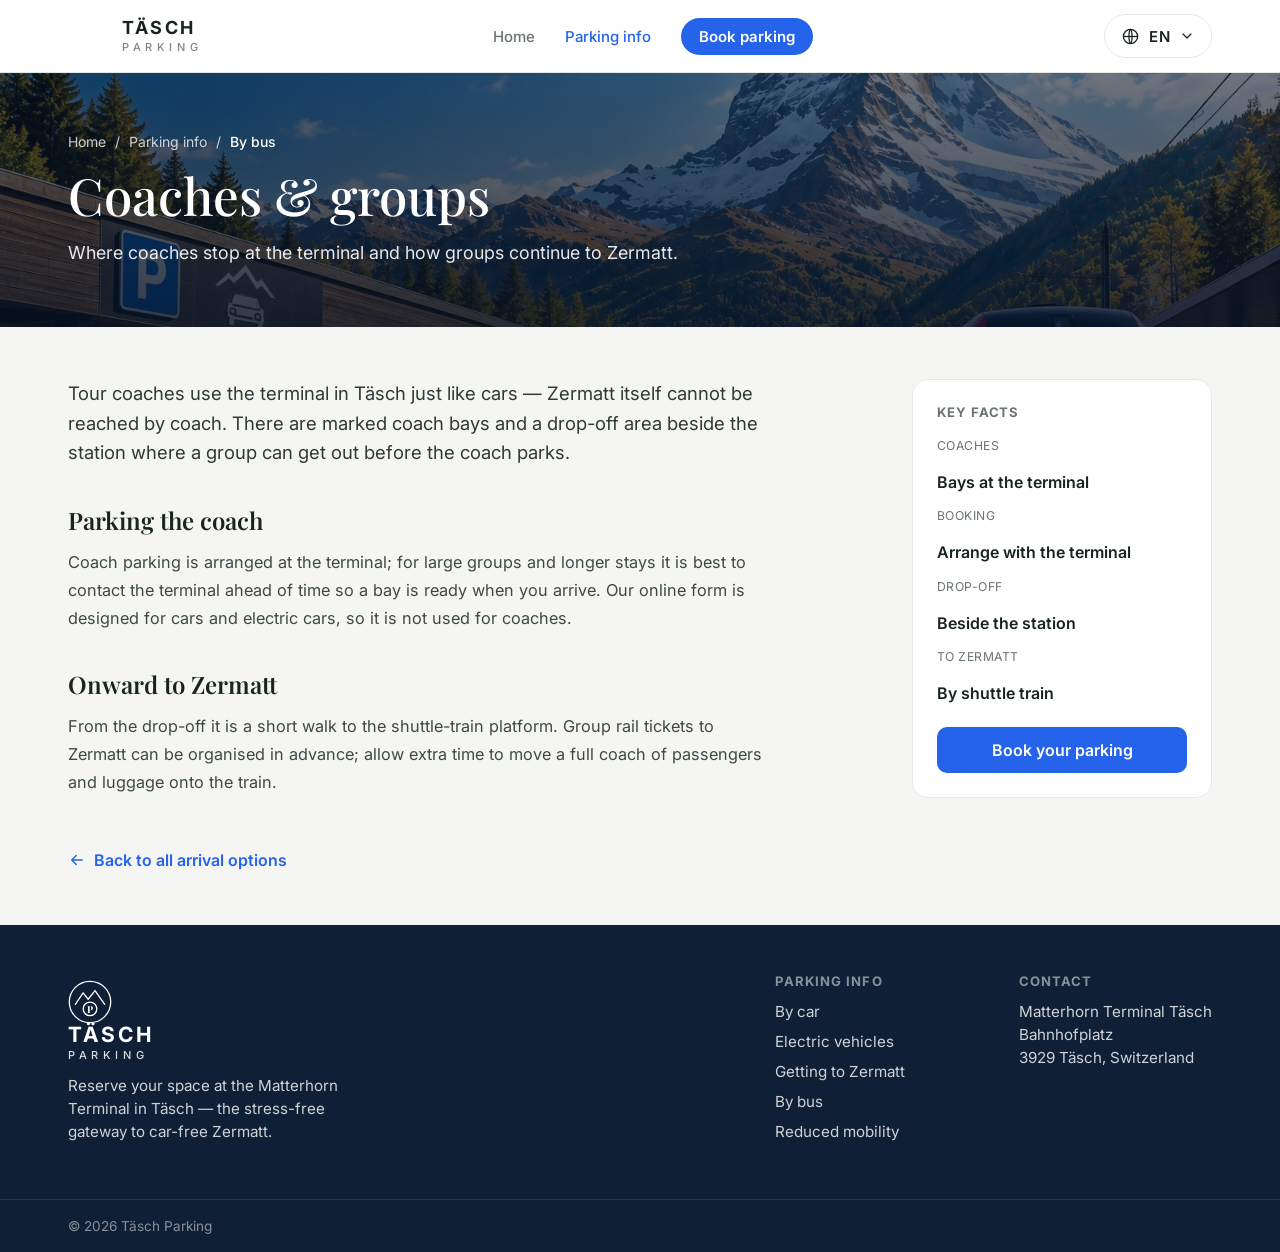
==== commit eefde8b0: "Add files via upload" ====
--- a/arrival-bus.html
+++ b/arrival-bus.html
@@ -43,7 +43,7 @@
   <link rel="preconnect" href="https://fonts.googleapis.com" />
   <link rel="preconnect" href="https://fonts.gstatic.com" crossorigin />
   <link href="https://fonts.googleapis.com/css2?family=Inter:wght@400;500;600;700&family=Playfair+Display:wght@500;600;700&display=swap" rel="stylesheet" />
-  <link rel="stylesheet" href="styles.css?v=1" />
+  <link rel="stylesheet" href="styles.css?v=6" />
 </head>
 <body class="page">
   <header class="page-header">
@@ -173,6 +173,6 @@
     <div class="footer-bottom"><div class="wrap"><span data-i18n="footer.legal">© 2026 Täsch Parking</span></div></div>
   </footer>
   <div class="toast" id="toast" role="status" aria-live="polite"></div>
-  <script src="script.js?v=1"></script>
+  <script src="script.js?v=3"></script>
 </body>
 </html>
--- a/styles.css
+++ b/styles.css
@@ -1,7 +1,7 @@
 :root {
-  --green: #2e4a3d;
-  --green-700: #243b31;
-  --green-900: #1a2b24;
+  --green: #2563eb;
+  --green-700: #1d4ed8;
+  --green-900: #0f2036;
   --ink: #19241f;
   --muted: #6b7472;
   --line: #e6e8e6;
@@ -11,8 +11,8 @@
   --radius-sm: 12px;
   --maxw: 1240px;
   --pad: 48px;
-  --shadow-card: 0 30px 70px -28px rgba(12, 30, 22, .55), 0 6px 18px -10px rgba(12, 30, 22, .35);
-  --shadow-menu: 0 18px 40px -16px rgba(12, 30, 22, .38);
+  --shadow-card: 0 30px 70px -28px rgba(10, 20, 35, .55), 0 6px 18px -10px rgba(10, 20, 35, .35);
+  --shadow-menu: 0 18px 40px -16px rgba(10, 20, 35, .38);
 }
 
 * { box-sizing: border-box; }
@@ -23,7 +23,7 @@
   margin: 0;
   font-family: "Inter", system-ui, -apple-system, "Segoe UI", sans-serif;
   color: var(--ink);
-  background: #0d1c18;
+  background: #0b1220;
   -webkit-font-smoothing: antialiased;
   text-rendering: optimizeLegibility;
 }
@@ -256,8 +256,8 @@
   user-select: none;
 }
 .field:hover { border-color: #cfd4d1; }
-.field:focus-visible { outline: none; border-color: var(--green); box-shadow: 0 0 0 3px rgba(46, 74, 61, .14); }
-.field.menu-open { border-color: var(--green); box-shadow: 0 0 0 3px rgba(46, 74, 61, .14); }
+.field:focus-visible { outline: none; border-color: var(--green); box-shadow: 0 0 0 3px rgba(37, 99, 235, .14); }
+.field.menu-open { border-color: var(--green); box-shadow: 0 0 0 3px rgba(37, 99, 235, .14); }
 .field.error { border-color: #d8584f; box-shadow: 0 0 0 3px rgba(216, 88, 79, .14); animation: shake .35s; }
 
 .field-icon { display: grid; place-items: center; color: var(--green); flex: none; }
@@ -320,7 +320,7 @@
   place-items: center;
   width: 22px; height: 22px;
   border-radius: 999px;
-  background: rgba(46, 74, 61, .12);
+  background: rgba(37, 99, 235, .12);
   color: var(--green);
   flex: none;
 }
@@ -376,7 +376,7 @@
   transition: background .14s ease;
 }
 .select-option:hover { background: var(--paper); }
-.select-option.is-active { background: rgba(46, 74, 61, .09); color: var(--green); font-weight: 600; }
+.select-option.is-active { background: rgba(37, 99, 235, .09); color: var(--green); font-weight: 600; }
 .opt-price, .opt-code { font-size: 13px; color: var(--muted); font-weight: 500; }
 .select-option.is-active .opt-price, .select-option.is-active .opt-code { color: var(--green); }
 
@@ -390,9 +390,9 @@
   flex-wrap: wrap;
   margin-top: 12px;
   padding: 16px 18px;
-  border: 1px solid rgba(46, 74, 61, .22);
+  border: 1px solid rgba(37, 99, 235, .22);
   border-radius: var(--radius-sm);
-  background: linear-gradient(180deg, rgba(46, 74, 61, .05), rgba(46, 74, 61, .02));
+  background: linear-gradient(180deg, rgba(37, 99, 235, .05), rgba(37, 99, 235, .02));
   animation: rise .4s both cubic-bezier(.2, .7, .2, 1);
 }
 .result-main { display: flex; align-items: center; gap: 13px; }
@@ -611,14 +611,14 @@
   position: absolute;
   inset: 0;
   z-index: -2;
-  background: #20413a url("assets/hero.webp") center 42% / cover;
+  background: #12233c url("assets/hero.webp") center 42% / cover;
 }
 .section-hero::after {
   content: "";
   position: absolute;
   inset: 0;
   z-index: -1;
-  background: linear-gradient(180deg, rgba(13, 26, 22, .58), rgba(13, 26, 22, .82));
+  background: linear-gradient(180deg, rgba(6, 18, 36, .58), rgba(6, 18, 36, .82));
 }
 .section-hero .wrap { padding-block: 60px; }
 .breadcrumb {
@@ -659,8 +659,8 @@
   align-items: flex-start;
   padding: 16px 20px;
   margin-bottom: 34px;
-  background: rgba(46, 74, 61, .07);
-  border: 1px solid rgba(46, 74, 61, .18);
+  background: rgba(37, 99, 235, .07);
+  border: 1px solid rgba(37, 99, 235, .18);
   border-radius: var(--radius);
 }
 .closure-banner svg { width: 22px; height: 22px; color: var(--green); flex: none; margin-top: 1px; }
@@ -691,7 +691,7 @@
   display: grid;
   place-items: center;
   border-radius: 14px;
-  background: rgba(46, 74, 61, .10);
+  background: rgba(37, 99, 235, .10);
   color: var(--green);
 }
 .ac-icon svg { width: 27px; height: 27px; }
@@ -721,7 +721,7 @@
   margin: 24px 0;
   padding: 16px 20px;
   border-left: 3px solid var(--green);
-  background: rgba(46, 74, 61, .06);
+  background: rgba(37, 99, 235, .06);
   border-radius: 0 12px 12px 0;
   line-height: 1.6;
   color: #3f4944;
@@ -824,7 +824,7 @@
   padding: 28px 40px;
   background: #fff;
   border-radius: 16px;
-  border: 1.5px solid rgba(46,74,61,.18);
+  border: 1.5px solid rgba(37,99,235,.18);
   box-shadow: 0 2px 24px rgba(0,0,0,.05);
   font-size: .97rem;
   line-height: 1.75;
@@ -835,7 +835,7 @@
 /* ============================================================
    Advantages section (home page, below the hero)
    ============================================================ */
-.advantages { background: var(--green); }
+.advantages { background: var(--green-900); }
 .advantages > .wrap { padding-block: 84px; }
 .advantages .section-head h2 { color: #fff; }
 .advantages .section-head p { color: rgba(255,255,255,.8); }
@@ -868,7 +868,7 @@
   display: grid;
   place-items: center;
   border-radius: 999px;
-  background: rgba(46, 74, 61, .09);
+  background: rgba(37, 99, 235, .09);
   color: var(--green);
 }
 .adv-icon svg { width: 34px; height: 34px; }
@@ -898,7 +898,7 @@
   border: 1px solid var(--line);
   border-radius: var(--radius);
 }
-.bk-vehicle.is-saved { border-color: rgba(46, 74, 61, .5); box-shadow: 0 0 0 3px rgba(46, 74, 61, .08); }
+.bk-vehicle.is-saved { border-color: rgba(37, 99, 235, .5); box-shadow: 0 0 0 3px rgba(37, 99, 235, .08); }
 
 .bk-remove {
   position: absolute;
@@ -938,12 +938,12 @@
   -webkit-appearance: none;
 }
 .bk-input::placeholder { color: #9aa19d; }
-.bk-input:focus, .bk-select:focus { outline: none; border-color: var(--green); box-shadow: 0 0 0 3px rgba(46, 74, 61, .14); }
+.bk-input:focus, .bk-select:focus { outline: none; border-color: var(--green); box-shadow: 0 0 0 3px rgba(37, 99, 235, .14); }
 .bk-input:disabled { background: #eef0ed; color: #a7ada8; cursor: not-allowed; }
 .bk-select {
   padding-right: 46px;
   cursor: pointer;
-  background-image: url("data:image/svg+xml,%3Csvg xmlns='http://www.w3.org/2000/svg' viewBox='0 0 24 24' fill='none' stroke='%232e4a3d' stroke-width='2' stroke-linecap='round' stroke-linejoin='round'%3E%3Cpath d='M6 9l6 6 6-6'/%3E%3C/svg%3E");
+  background-image: url("data:image/svg+xml,%3Csvg xmlns='http://www.w3.org/2000/svg' viewBox='0 0 24 24' fill='none' stroke='%232563eb' stroke-width='2' stroke-linecap='round' stroke-linejoin='round'%3E%3Cpath d='M6 9l6 6 6-6'/%3E%3C/svg%3E");
   background-repeat: no-repeat;
   background-position: right 16px center;
   background-size: 18px;
@@ -960,7 +960,7 @@
   background: #fff; font: inherit; font-size: 1rem; color: var(--ink);
   cursor: pointer; text-align: left;
 }
-.bk-dp-btn:focus { outline: none; border-color: var(--green); box-shadow: 0 0 0 3px rgba(46,74,61,.14); }
+.bk-dp-btn:focus { outline: none; border-color: var(--green); box-shadow: 0 0 0 3px rgba(37,99,235,.14); }
 .bk-dp-btn .icon { flex-shrink: 0; width: 18px; height: 18px; color: #9aa19d; }
 .bk-dp-val.is-ph { color: #9aa19d; }
 .bk-field.is-invalid .bk-dp-btn { border-color: #d8584f; box-shadow: 0 0 0 3px rgba(216,88,79,.14); }
@@ -1001,11 +1001,11 @@
 .bk-step b { display: grid; place-items: center; width: 26px; height: 26px; border-radius: 999px; background: var(--line); color: var(--muted); font-size: .85rem; }
 .bk-step.is-active { color: var(--ink); }
 .bk-step.is-active b { background: var(--green); color: #fff; }
-.bk-step.is-done b { background: rgba(46, 74, 61, .18); color: var(--green); }
+.bk-step.is-done b { background: rgba(37, 99, 235, .18); color: var(--green); }
 .bk-step-line { flex: 1; max-width: 90px; height: 1px; background: var(--line); }
 
 /* Step 2 — arrival info box + review rows */
-.bk-note { display: flex; align-items: flex-start; gap: 12px; margin: 0 0 20px; padding: 15px 17px; background: rgba(46, 74, 61, .06); border: 1px solid rgba(46, 74, 61, .14); border-radius: 12px; font-size: .95rem; line-height: 1.55; color: #3f4944; }
+.bk-note { display: flex; align-items: flex-start; gap: 12px; margin: 0 0 20px; padding: 15px 17px; background: rgba(37, 99, 235, .06); border: 1px solid rgba(37, 99, 235, .14); border-radius: 12px; font-size: .95rem; line-height: 1.55; color: #3f4944; }
 .bk-note svg { width: 20px; height: 20px; color: var(--green); flex: none; margin-top: 1px; }
 .bk-note p { margin: 0; }
 .bk-reviews { display: flex; flex-direction: column; gap: 12px; }
@@ -1128,9 +1128,9 @@
 .bk-confirm {
   margin-top: 24px;
   padding: 26px;
-  border: 1px solid rgba(46, 74, 61, .22);
+  border: 1px solid rgba(37, 99, 235, .22);
   border-radius: var(--radius);
-  background: linear-gradient(180deg, rgba(46, 74, 61, .06), rgba(46, 74, 61, .02));
+  background: linear-gradient(180deg, rgba(37, 99, 235, .06), rgba(37, 99, 235, .02));
   animation: rise .4s both cubic-bezier(.2, .7, .2, 1);
 }
 .bk-confirm[hidden] { display: none; }
@@ -1183,11 +1183,11 @@
   border: 1px solid var(--line);
   border-radius: 16px;
   text-align: center;
-  box-shadow: 0 12px 26px -20px rgba(12, 30, 22, .45);
+  box-shadow: 0 12px 26px -20px rgba(10, 20, 35, .45);
   transition: transform .18s ease, box-shadow .18s ease, border-color .18s ease;
 }
 .wday:hover { transform: translateY(-3px); box-shadow: var(--shadow-card); border-color: transparent; }
-.wday.is-today { border-color: var(--green); background: rgba(46, 74, 61, .05); }
+.wday.is-today { border-color: var(--green); background: rgba(37, 99, 235, .05); }
 .wday-name { font-weight: 700; font-size: .98rem; color: var(--ink); }
 .wday-date { font-size: .78rem; color: var(--muted); }
 .wday-icon { width: 46px; height: 46px; margin: 6px 0 2px; }
@@ -1233,7 +1233,7 @@
   transition: border-color .16s ease, box-shadow .16s ease, background .16s ease;
 }
 .bk-opt:hover { border-color: #cfd4d1; }
-.bk-opt.is-active { border-color: var(--green); background: rgba(46, 74, 61, .05); box-shadow: 0 0 0 3px rgba(46, 74, 61, .10); }
+.bk-opt.is-active { border-color: var(--green); background: rgba(37, 99, 235, .05); box-shadow: 0 0 0 3px rgba(37, 99, 235, .10); }
 .bk-opt-check {
   flex: none;
   display: grid;
@@ -1271,7 +1271,7 @@
 .bk-price-total strong { font-size: 1.35rem; font-weight: 700; color: var(--ink); }
 
 /* date-range picker highlighting */
-.bk-dp-cell.is-range { background: rgba(46, 74, 61, .12); border-radius: 0; color: var(--green); }
+.bk-dp-cell.is-range { background: rgba(37, 99, 235, .12); border-radius: 0; color: var(--green); }
 .bk-dp-cell.is-sel { background: var(--green); color: #fff !important; font-weight: 600; }
 .bk-dp-cell.is-start { border-radius: 8px 0 0 8px; }
 .bk-dp-cell.is-end { border-radius: 0 8px 8px 0; }
@@ -1299,8 +1299,8 @@
 
 [dir="rtl"] .hero::after {
   background:
-    linear-gradient(270deg, rgba(13,26,22,.80) 0%, rgba(13,26,22,.40) 40%, rgba(13,26,22,.06) 68%, rgba(13,26,22,0) 100%),
-    linear-gradient(180deg, rgba(13,26,22,.48) 0%, rgba(13,26,22,0) 24%, rgba(13,26,22,0) 58%, rgba(13,26,22,.26) 100%);
+    linear-gradient(270deg, rgba(6,18,36,.80) 0%, rgba(6,18,36,.40) 40%, rgba(6,18,36,.06) 68%, rgba(6,18,36,0) 100%),
+    linear-gradient(180deg, rgba(6,18,36,.48) 0%, rgba(6,18,36,0) 24%, rgba(6,18,36,0) 58%, rgba(6,18,36,.26) 100%);
 }
 
 /* dropdowns open toward the opposite edge */
@@ -1557,3 +1557,55 @@
 [dir="rtl"] .hero-content { align-items: flex-end; }
 [dir="rtl"] .hero-copy { text-align: right; }
 [dir="rtl"] .bk-fieldbtn { text-align: right; }
+
+/* ============================================================
+   Form fixes (2026-09-15): option buttons, side padding, mobile
+   ============================================================ */
+/* option shown as buttons (like the earlier version), glass styled */
+.bk-optsfield { display: flex; flex-direction: column; gap: 8px; }
+.bk-opts-label { font-size: 11.5px; font-weight: 600; letter-spacing: .02em; color: rgba(255,255,255,.6); padding-left: 2px; }
+.booking-card .bk-opts { display: grid; grid-template-columns: 1fr 1fr; gap: 10px; margin: 0; }
+.booking-card .bk-opt {
+  display: flex; align-items: center; gap: 10px; padding: 12px 13px;
+  border: 1px solid rgba(255,255,255,.18); border-radius: 13px;
+  background: rgba(255,255,255,.08); color: #fff; font: inherit; text-align: left; cursor: pointer;
+  transition: border-color .15s ease, background .15s ease;
+}
+.booking-card .bk-opt:hover { background: rgba(255,255,255,.13); border-color: rgba(255,255,255,.3); }
+.booking-card .bk-opt.is-active { border-color: #3b82f6; background: rgba(37,99,235,.24); }
+.booking-card .bk-opt-check { display: grid; place-items: center; width: 22px; height: 22px; border: 1.5px solid rgba(255,255,255,.4); border-radius: 999px; color: #fff; flex: none; }
+.booking-card .bk-opt-check svg { width: 13px; height: 13px; opacity: 0; }
+.booking-card .bk-opt.is-active .bk-opt-check { background: #2563eb; border-color: #2563eb; }
+.booking-card .bk-opt.is-active .bk-opt-check svg { opacity: 1; }
+.booking-card .bk-opt-body { display: flex; flex-direction: column; gap: 2px; min-width: 0; flex: 1; }
+.booking-card .bk-opt-name { font-size: 14px; font-weight: 600; color: #fff; }
+.booking-card .bk-opt-sub { font-size: 11px; color: rgba(255,255,255,.6); line-height: 1.25; }
+.booking-card .bk-opt-price { margin-left: auto; padding-left: 6px; font-size: 14px; font-weight: 700; color: #fff; white-space: nowrap; }
+.booking-card .bk-opt-price small { font-size: 10.5px; font-weight: 500; color: rgba(255,255,255,.6); }
+
+/* the field grid is a simple vertical stack of rows now */
+.bk-grid2 { display: flex; flex-direction: column; gap: 12px; }
+
+/* restore the hero's side gutter (a stale padding:0 had removed it) */
+.hero-content { padding-inline: var(--pad); }
+
+/* ---- mobile polish for the hero ---- */
+@media (max-width: 700px) {
+  .hero-content { padding-block: 16px 38px; }
+  .hero-copy { max-width: 100%; }
+  .hero-title { font-size: clamp(1.85rem, 8.4vw, 3rem); line-height: 1.06; }
+  .hero-eyebrow { font-size: 11px; letter-spacing: .15em; margin-bottom: 10px; }
+  .hero-sub { font-size: 1rem; margin-top: 13px; }
+  .hero-badges { gap: 10px 22px; margin-top: 18px; }
+  .hb-ic { width: 36px; height: 36px; }
+  .hb-ic svg { width: 19px; height: 19px; }
+  .hero-badge { font-size: 13px; }
+  .booking-card { padding: 18px; }
+  .bk-cardhead-title { font-size: 1.06rem; }
+}
+@media (max-width: 560px) {
+  .booking-card .bk-opts { grid-template-columns: 1fr; }
+}
+
+/* fix: hero content must receive clicks (a stale pointer-events:none disabled the form) */
+.hero-content { pointer-events: auto; }
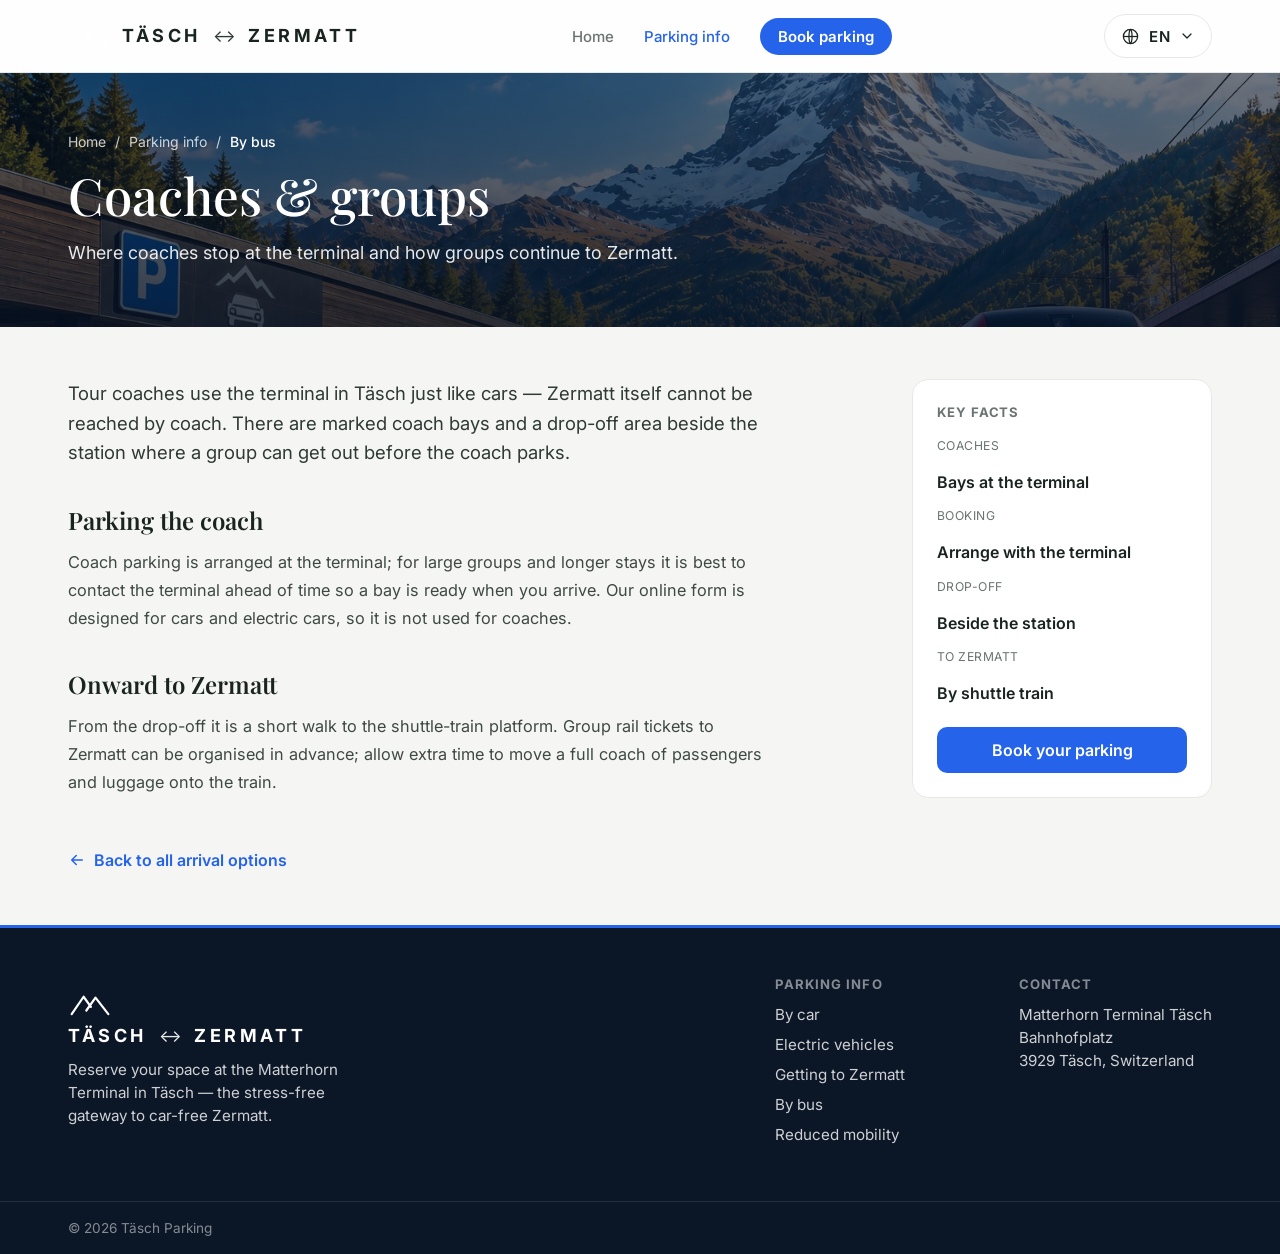
==== commit f7fd37ec: "Add files via upload" ====
--- a/arrival-bus.html
+++ b/arrival-bus.html
@@ -43,22 +43,21 @@
   <link rel="preconnect" href="https://fonts.googleapis.com" />
   <link rel="preconnect" href="https://fonts.gstatic.com" crossorigin />
   <link href="https://fonts.googleapis.com/css2?family=Inter:wght@400;500;600;700&family=Playfair+Display:wght@500;600;700&display=swap" rel="stylesheet" />
-  <link rel="stylesheet" href="styles.css?v=6" />
+  <link rel="stylesheet" href="styles.css?v=7" />
 </head>
 <body class="page">
   <header class="page-header">
     <div class="wrap header-inner">
       <a class="brand" href="index.html" aria-label="Täsch Parking — home">
-        <svg class="brand-mark" viewBox="0 0 48 48" aria-hidden="true">
-        <circle cx="24" cy="24" r="22.6" fill="none" stroke="currentColor" stroke-width="1.4" />
-        <path d="M8 26.5 L16.5 14 L22 21 L29.5 11.5 L40 26.5" fill="none" stroke="currentColor" stroke-width="1.4" stroke-linejoin="round" stroke-linecap="round" />
-        <circle cx="24" cy="31.5" r="7.4" fill="none" stroke="currentColor" stroke-width="1.4" />
-        <text x="24" y="35.6" text-anchor="middle" font-family="'Playfair Display', serif" font-size="10.5" font-weight="700" fill="currentColor">P</text>
-      </svg>
-        <span class="brand-text">
-          <span class="brand-name">TÄSCH</span>
-          <span class="brand-sub">PARKING</span>
-        </span>
+        <svg class="brand-mark" viewBox="0 0 48 48" fill="none" stroke="currentColor" stroke-width="2.4" stroke-linecap="round" stroke-linejoin="round" aria-hidden="true">
+            <path d="M4 34 L17 15 L25 26" />
+            <path d="M20 30 L30 16 L44 34" />
+          </svg>
+        <span class="brand-text hero-wordmark">
+            <span class="brand-name">TÄSCH</span>
+            <span class="brand-arrow" aria-hidden="true">↔</span>
+            <span class="brand-name">ZERMATT</span>
+          </span>
       </a>
       <nav class="page-nav" aria-label="Primary">
         <a href="index.html" data-i18n="pg.nav.home">Home</a>
@@ -144,15 +143,14 @@
     <div class="wrap">
       <div class="footer-col">
         <a class="brand" href="index.html" aria-label="Täsch Parking — home">
-          <svg class="brand-mark" viewBox="0 0 48 48" aria-hidden="true">
-        <circle cx="24" cy="24" r="22.6" fill="none" stroke="currentColor" stroke-width="1.4" />
-        <path d="M8 26.5 L16.5 14 L22 21 L29.5 11.5 L40 26.5" fill="none" stroke="currentColor" stroke-width="1.4" stroke-linejoin="round" stroke-linecap="round" />
-        <circle cx="24" cy="31.5" r="7.4" fill="none" stroke="currentColor" stroke-width="1.4" />
-        <text x="24" y="35.6" text-anchor="middle" font-family="'Playfair Display', serif" font-size="10.5" font-weight="700" fill="currentColor">P</text>
-      </svg>
-          <span class="brand-text">
+          <svg class="brand-mark" viewBox="0 0 48 48" fill="none" stroke="currentColor" stroke-width="2.4" stroke-linecap="round" stroke-linejoin="round" aria-hidden="true">
+            <path d="M4 34 L17 15 L25 26" />
+            <path d="M20 30 L30 16 L44 34" />
+          </svg>
+          <span class="brand-text hero-wordmark">
             <span class="brand-name">TÄSCH</span>
-            <span class="brand-sub">PARKING</span>
+            <span class="brand-arrow" aria-hidden="true">↔</span>
+            <span class="brand-name">ZERMATT</span>
           </span>
         </a>
         <p class="footer-tag" data-i18n="footer.tagline">Reserve your space at the Matterhorn Terminal in Täsch — the stress-free gateway to car-free Zermatt.</p>
--- a/styles.css
+++ b/styles.css
@@ -753,7 +753,7 @@
 .back-link:hover { text-decoration: underline; }
 
 /* Footer */
-.site-footer { background: var(--green-900); color: rgba(255, 255, 255, .8); }
+.site-footer { background: #0b1626; color: rgba(255, 255, 255, .8); border-top: 3px solid var(--green); }
 .site-footer > .wrap { padding-block: 48px; display: flex; flex-wrap: wrap; gap: 40px 64px; }
 .site-footer .brand { color: #fff; }
 .site-footer .brand-mark { width: 44px; height: 44px; }
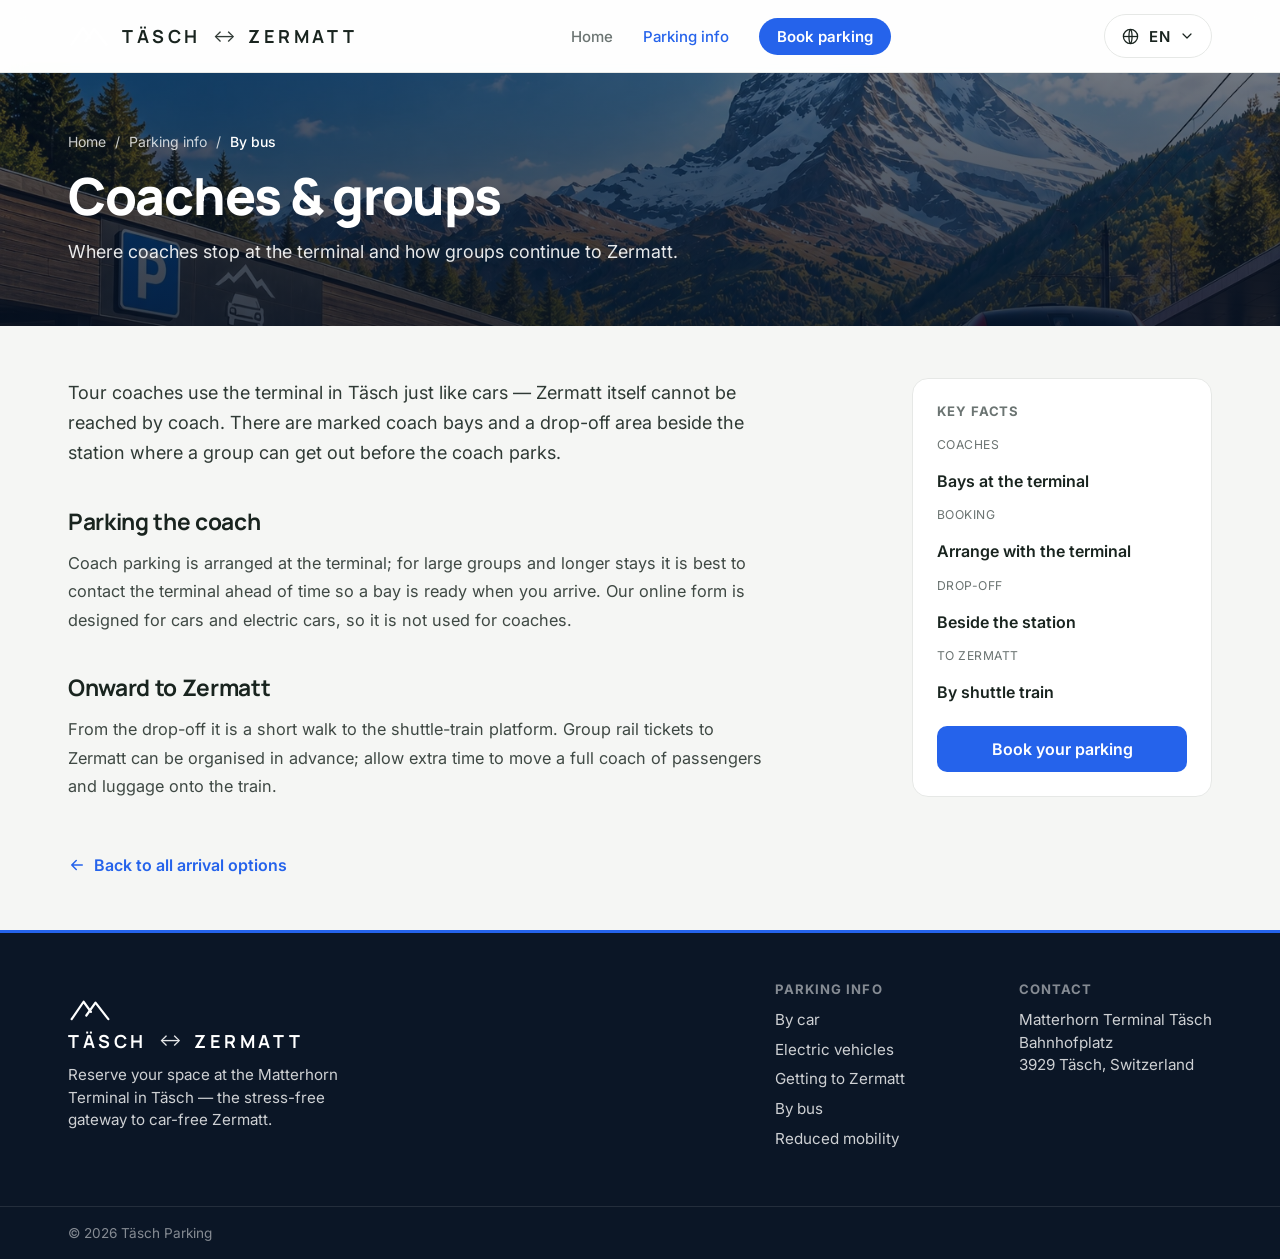
==== commit a0927f7d: "Add files via upload" ====
--- a/arrival-bus.html
+++ b/arrival-bus.html
@@ -42,8 +42,8 @@
   <!-- /hreflang alternates -->
   <link rel="preconnect" href="https://fonts.googleapis.com" />
   <link rel="preconnect" href="https://fonts.gstatic.com" crossorigin />
-  <link href="https://fonts.googleapis.com/css2?family=Inter:wght@400;500;600;700&family=Playfair+Display:wght@500;600;700&display=swap" rel="stylesheet" />
-  <link rel="stylesheet" href="styles.css?v=7" />
+  <link href="https://fonts.googleapis.com/css2?family=Inter:wght@400;500;600;700;800&family=Manrope:wght@600;700;800&display=swap" rel="stylesheet" />
+  <link rel="stylesheet" href="styles.css?v=8" />
 </head>
 <body class="page">
   <header class="page-header">
--- a/styles.css
+++ b/styles.css
@@ -21,7 +21,7 @@
 
 body {
   margin: 0;
-  font-family: "Inter", system-ui, -apple-system, "Segoe UI", sans-serif;
+  font-family: var(--font-sans);
   color: var(--ink);
   background: #0b1220;
   -webkit-font-smoothing: antialiased;
@@ -177,7 +177,7 @@
 
 .hero-title {
   margin: 0;
-  font-family: "Playfair Display", Georgia, serif;
+  font-family: var(--font-display);
   font-weight: 500;
   font-size: clamp(2.7rem, 5.4vw, 5.1rem);
   line-height: 1.04;
@@ -635,7 +635,7 @@
 .breadcrumb span:last-child { color: #fff; font-weight: 500; }
 .section-hero h1 {
   margin: 0;
-  font-family: "Playfair Display", Georgia, serif;
+  font-family: var(--font-display);
   font-weight: 500;
   font-size: clamp(2.1rem, 4vw, 3.4rem);
   line-height: 1.08;
@@ -706,7 +706,7 @@
 .prose { max-width: 700px; }
 .prose > p:first-of-type { font-size: 1.16rem; color: #2f3a35; line-height: 1.6; }
 .prose h2 {
-  font-family: "Playfair Display", Georgia, serif;
+  font-family: var(--font-display);
   font-weight: 600;
   font-size: 1.5rem;
   color: var(--ink);
@@ -846,7 +846,7 @@
 .section-head { max-width: 640px; margin: 0 auto 56px; text-align: center; }
 .section-head h2 {
   margin: 0;
-  font-family: "Playfair Display", Georgia, serif;
+  font-family: var(--font-display);
   font-weight: 600;
   font-size: clamp(2rem, 3.6vw, 2.9rem);
   color: var(--ink);
@@ -1419,7 +1419,7 @@
 }
 .hero-title {
   margin: 0;
-  font-family: "Inter", system-ui, -apple-system, sans-serif;
+  font-family: var(--font-display);
   font-weight: 800;
   font-size: clamp(2.6rem, 5.4vw, 4.7rem);
   line-height: 1.02;
@@ -1609,3 +1609,40 @@
 
 /* fix: hero content must receive clicks (a stale pointer-events:none disabled the form) */
 .hero-content { pointer-events: auto; }
+
+/* ============================================================
+   Typography — Manrope (display) + Inter (UI / body)
+   ============================================================ */
+:root {
+  --font-sans: "Inter", system-ui, -apple-system, "Segoe UI", sans-serif;
+  --font-display: "Manrope", "Inter", system-ui, -apple-system, sans-serif;
+}
+body { font-family: var(--font-sans); }
+
+.hero-title, .section-hero h1, .section-head h2, .prose h2,
+.adv h3, .arrive-card h3, .bk-cardhead-title, .bk-done h3,
+.modal-header h2, .brand-name { font-family: var(--font-display); }
+
+.hero-title        { font-weight: 800; letter-spacing: -.03em;  line-height: 1.02; }
+.section-head h2   { font-weight: 800; letter-spacing: -.025em; line-height: 1.12; }
+.section-hero h1   { font-weight: 800; letter-spacing: -.025em; line-height: 1.06; }
+.prose h2          { font-weight: 700; letter-spacing: -.015em; font-size: 1.42rem; margin: 38px 0 12px; }
+.adv h3, .arrive-card h3 { font-weight: 700; letter-spacing: -.01em; }
+.bk-cardhead-title { font-weight: 800; letter-spacing: -.015em; }
+.modal-header h2   { font-weight: 700; letter-spacing: -.015em; }
+.brand-name        { font-weight: 800; }
+
+/* supporting copy */
+.section-head p          { font-size: 1.06rem; line-height: 1.55; }
+.prose > p:first-of-type { font-size: 1.13rem; line-height: 1.65; }
+.prose p                 { line-height: 1.75; }
+
+/* small tracked labels stay in the UI face */
+.footer-col h4, .facts h3, .facts dt, .bk-summary-title,
+.hero-eyebrow, .bk-fb-label, .bk-opts-label { font-family: var(--font-sans); }
+.footer-col h4, .facts h3 { font-weight: 700; }
+
+/* prices, dates and temperatures line up */
+.bk-fb-val, .bk-opt-price, .bk-price, .bk-price-total strong,
+.bk-summary-row, .bk-summary-total, .bk-cta, .bk-continue,
+.wday-temp, .bk-dp-grid { font-variant-numeric: tabular-nums; }
